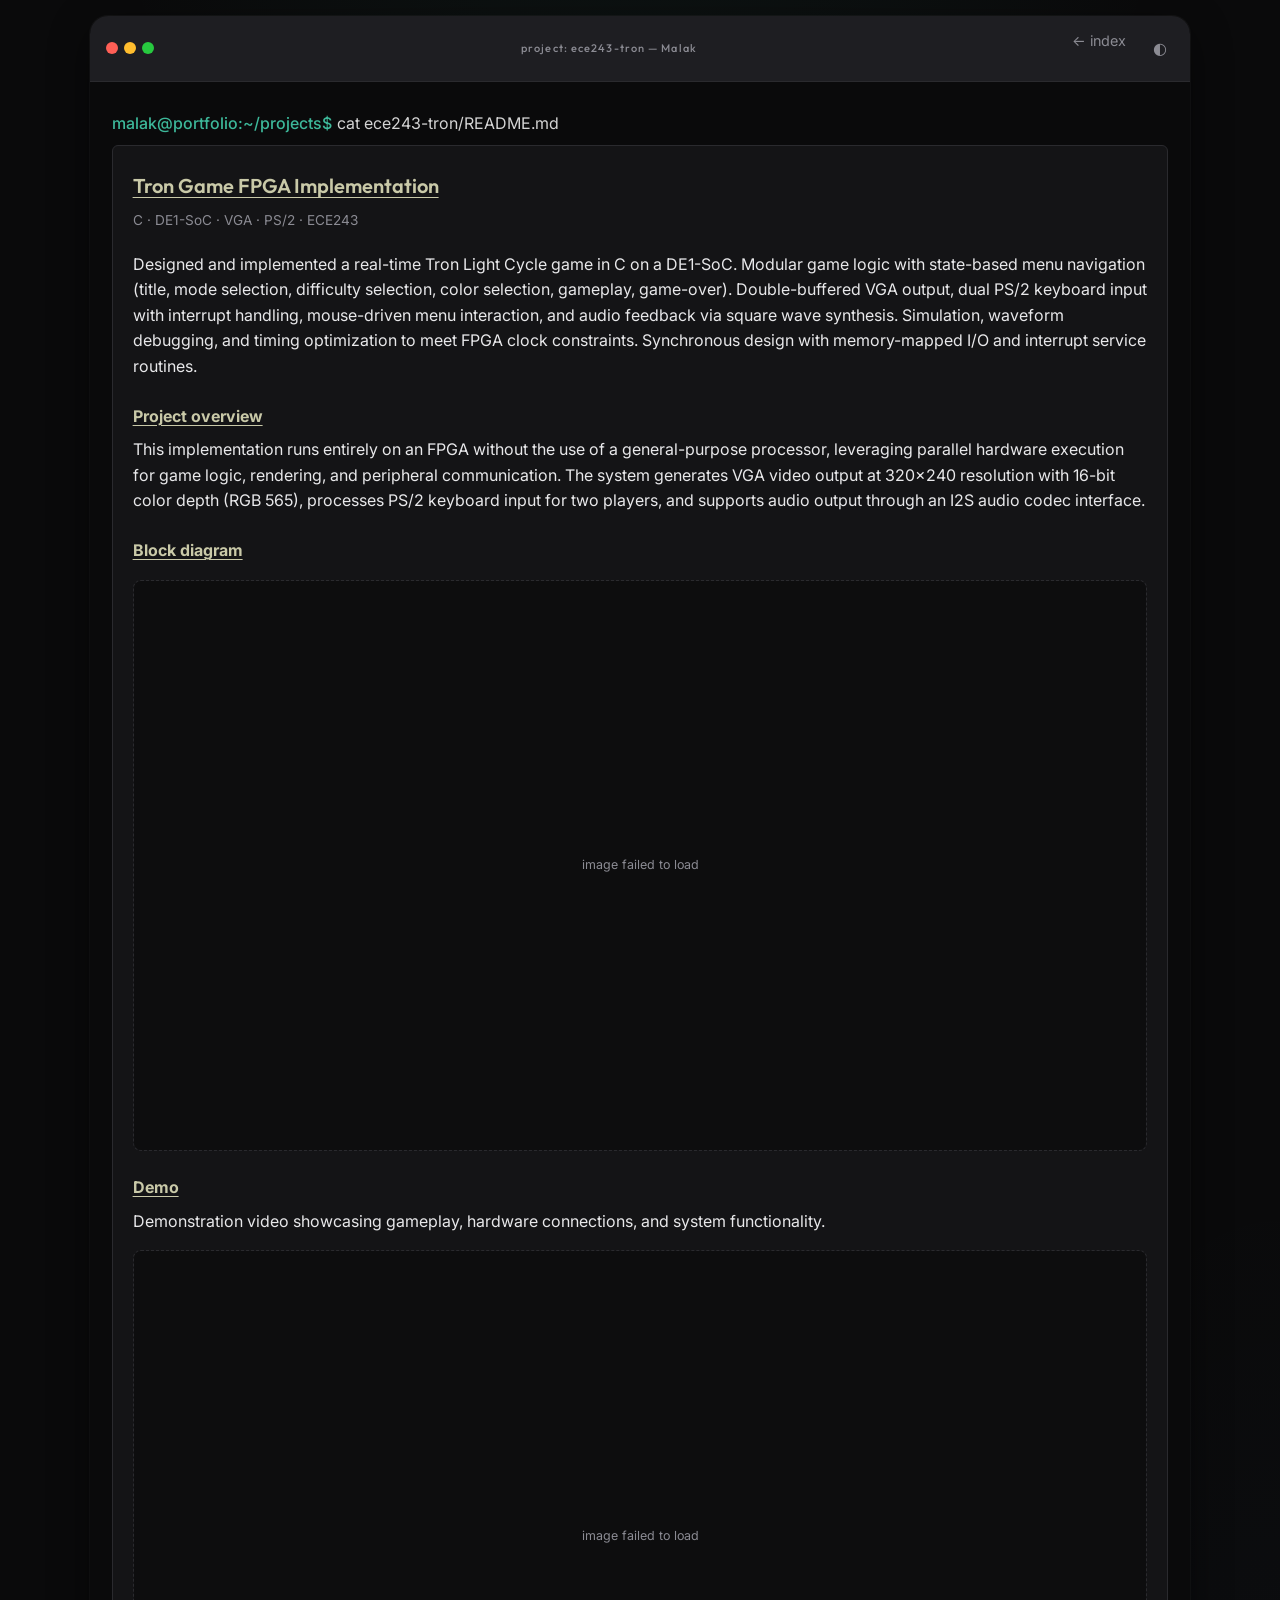
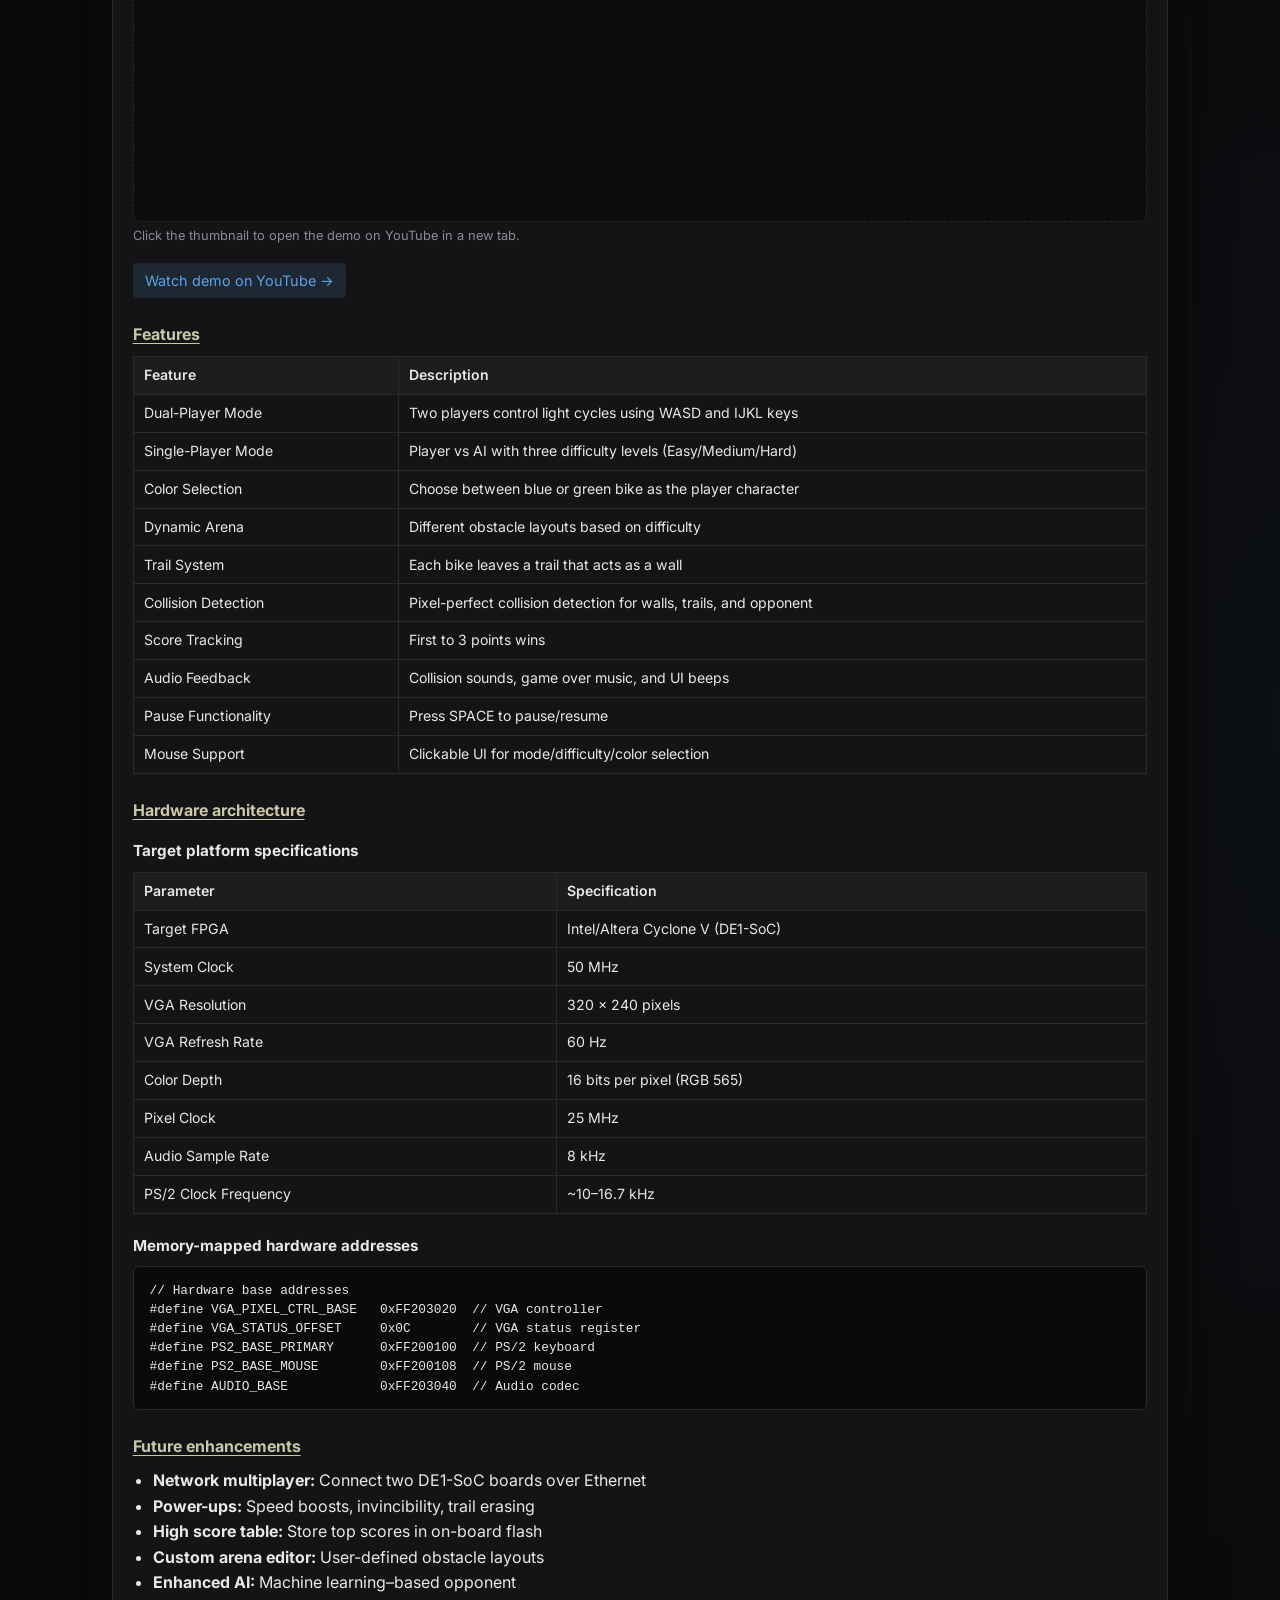
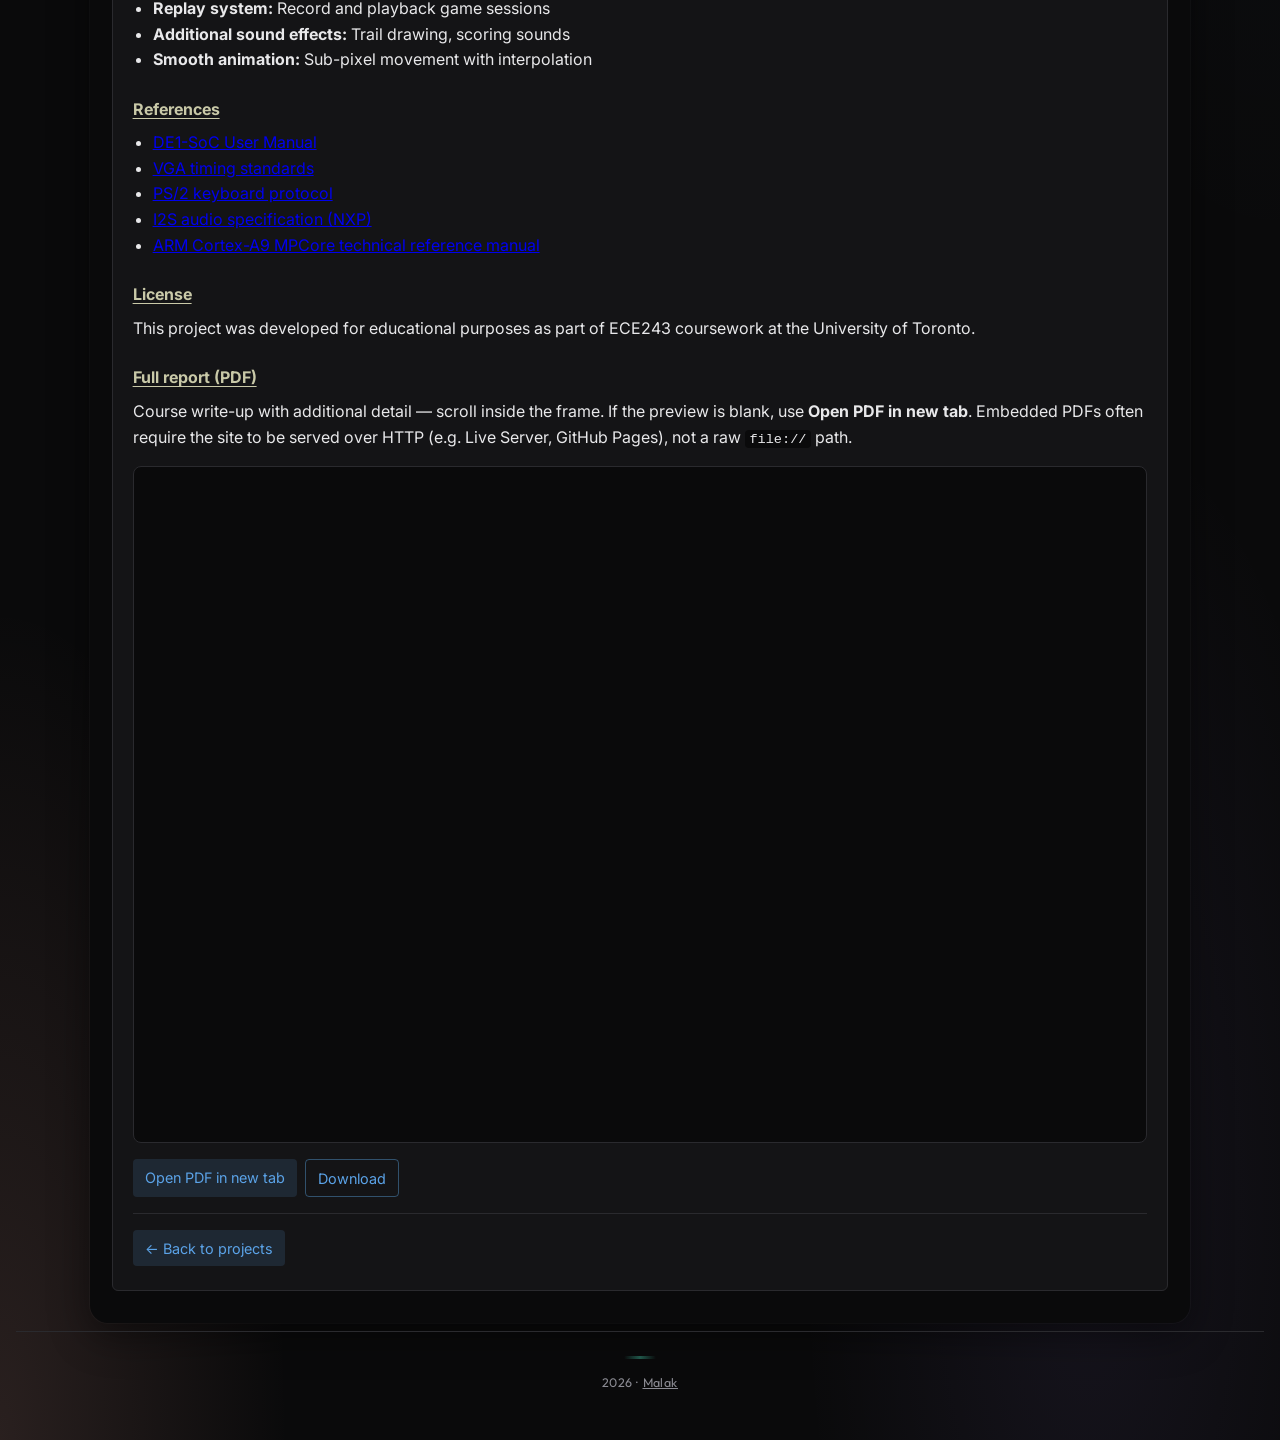
==== project-ece243-tron.html @ 2f6f4527 "done" ====
<!DOCTYPE html>
<html lang="en">
<head>
  <meta charset="UTF-8" />
  <meta name="viewport" content="width=device-width, initial-scale=1.0" />
  <title>Tron Game FPGA — Malak</title>
  <link rel="preconnect" href="https://fonts.googleapis.com" />
  <link rel="preconnect" href="https://fonts.gstatic.com" crossorigin />
  <link href="https://fonts.googleapis.com/css2?family=Inter:wght@400;500;600&family=Outfit:wght@500;600&display=swap" rel="stylesheet" />
  <link rel="stylesheet" href="styles.css" />
</head>
<body>
  <div class="terminal-window">
    <header class="term-titlebar">
      <div class="term-dots">
        <span class="dot close"></span>
        <span class="dot min"></span>
        <span class="dot max"></span>
      </div>
      <span class="term-title">project: ece243-tron — Malak</span>
      <a href="index.html#projects" class="back-link term-back">← index</a>
      <button type="button" class="term-theme-toggle" id="theme-toggle" aria-label="Toggle theme"><span class="icon-dark">◐</span><span class="icon-light">☀</span></button>
    </header>

    <main class="term-body">
      <div class="term-content">
        <div class="term-line">
          <span class="prompt">malak@portfolio:~/projects$</span>
          <span class="cmd">cat ece243-tron/README.md</span>
        </div>
        <article class="project-detail project-detail-long">
          <h1>Tron Game FPGA Implementation</h1>
          <p class="project-meta">C · DE1-SoC · VGA · PS/2 · ECE243</p>

          <div class="project-body">
            <p>Designed and implemented a real-time Tron Light Cycle game in C on a DE1-SoC. Modular game logic with state-based menu navigation (title, mode selection, difficulty selection, color selection, gameplay, game-over). Double-buffered VGA output, dual PS/2 keyboard input with interrupt handling, mouse-driven menu interaction, and audio feedback via square wave synthesis. Simulation, waveform debugging, and timing optimization to meet FPGA clock constraints. Synchronous design with memory-mapped I/O and interrupt service routines.</p>

            <h2>Project overview</h2>
            <p>This implementation runs entirely on an FPGA without the use of a general-purpose processor, leveraging parallel hardware execution for game logic, rendering, and peripheral communication. The system generates VGA video output at 320×240 resolution with 16-bit color depth (RGB 565), processes PS/2 keyboard input for two players, and supports audio output through an I2S audio codec interface.</p>

            <h2>Block diagram</h2>
            <figure class="project-figure">
              <span class="project-img-wrap" data-img-loaded>
                <img
                  src="https://github.com/user-attachments/assets/8b11caba-bc32-4a57-a360-3ddcc7dd81e7"
                  alt="Tron final block diagram"
                  class="project-img"
                  loading="lazy"
                  decoding="async"
                  width="1920"
                  height="1080"
                />
              </span>
            </figure>

            <h2>Demo</h2>
            <p>Demonstration video showcasing gameplay, hardware connections, and system functionality.</p>
            <figure class="project-figure">
              <a href="https://youtu.be/mhJHzjsHefQ" class="project-img-wrap" target="_blank" rel="noopener noreferrer" data-img-loaded>
                <img
                  src="https://img.youtube.com/vi/mhJHzjsHefQ/maxresdefault.jpg"
                  alt="TRON gameplay demo — watch on YouTube"
                  class="project-img"
                  loading="lazy"
                  decoding="async"
                  width="1280"
                  height="720"
                />
              </a>
              <figcaption class="img-caption">Click the thumbnail to open the demo on YouTube in a new tab.</figcaption>
            </figure>
            <p class="project-demo-link">
              <a href="https://youtu.be/mhJHzjsHefQ" class="btn-link" target="_blank" rel="noopener noreferrer">Watch demo on YouTube →</a>
            </p>

            <h2>Features</h2>
            <table class="project-table">
                <thead>
                  <tr>
                    <th scope="col">Feature</th>
                    <th scope="col">Description</th>
                  </tr>
                </thead>
                <tbody>
                  <tr>
                    <td>Dual-Player Mode</td>
                    <td>Two players control light cycles using WASD and IJKL keys</td>
                  </tr>
                  <tr>
                    <td>Single-Player Mode</td>
                    <td>Player vs AI with three difficulty levels (Easy/Medium/Hard)</td>
                  </tr>
                  <tr>
                    <td>Color Selection</td>
                    <td>Choose between blue or green bike as the player character</td>
                  </tr>
                  <tr>
                    <td>Dynamic Arena</td>
                    <td>Different obstacle layouts based on difficulty</td>
                  </tr>
                  <tr>
                    <td>Trail System</td>
                    <td>Each bike leaves a trail that acts as a wall</td>
                  </tr>
                  <tr>
                    <td>Collision Detection</td>
                    <td>Pixel-perfect collision detection for walls, trails, and opponent</td>
                  </tr>
                  <tr>
                    <td>Score Tracking</td>
                    <td>First to 3 points wins</td>
                  </tr>
                  <tr>
                    <td>Audio Feedback</td>
                    <td>Collision sounds, game over music, and UI beeps</td>
                  </tr>
                  <tr>
                    <td>Pause Functionality</td>
                    <td>Press SPACE to pause/resume</td>
                  </tr>
                  <tr>
                    <td>Mouse Support</td>
                    <td>Clickable UI for mode/difficulty/color selection</td>
                  </tr>
                </tbody>
              </table>

            <h2>Hardware architecture</h2>

            <h3>Target platform specifications</h3>
            <table class="project-table">
                <thead>
                  <tr>
                    <th scope="col">Parameter</th>
                    <th scope="col">Specification</th>
                  </tr>
                </thead>
                <tbody>
                  <tr>
                    <td>Target FPGA</td>
                    <td>Intel/Altera Cyclone V (DE1-SoC)</td>
                  </tr>
                  <tr>
                    <td>System Clock</td>
                    <td>50 MHz</td>
                  </tr>
                  <tr>
                    <td>VGA Resolution</td>
                    <td>320 × 240 pixels</td>
                  </tr>
                  <tr>
                    <td>VGA Refresh Rate</td>
                    <td>60 Hz</td>
                  </tr>
                  <tr>
                    <td>Color Depth</td>
                    <td>16 bits per pixel (RGB 565)</td>
                  </tr>
                  <tr>
                    <td>Pixel Clock</td>
                    <td>25 MHz</td>
                  </tr>
                  <tr>
                    <td>Audio Sample Rate</td>
                    <td>8 kHz</td>
                  </tr>
                  <tr>
                    <td>PS/2 Clock Frequency</td>
                    <td>~10–16.7 kHz</td>
                  </tr>
                </tbody>
              </table>

            <h3>Memory-mapped hardware addresses</h3>
            <pre><code>// Hardware base addresses
#define VGA_PIXEL_CTRL_BASE   0xFF203020  // VGA controller
#define VGA_STATUS_OFFSET     0x0C        // VGA status register
#define PS2_BASE_PRIMARY      0xFF200100  // PS/2 keyboard
#define PS2_BASE_MOUSE        0xFF200108  // PS/2 mouse
#define AUDIO_BASE            0xFF203040  // Audio codec</code></pre>

            <h2>Future enhancements</h2>
            <ul>
              <li><strong>Network multiplayer:</strong> Connect two DE1-SoC boards over Ethernet</li>
              <li><strong>Power-ups:</strong> Speed boosts, invincibility, trail erasing</li>
              <li><strong>High score table:</strong> Store top scores in on-board flash</li>
              <li><strong>Custom arena editor:</strong> User-defined obstacle layouts</li>
              <li><strong>Enhanced AI:</strong> Machine learning–based opponent</li>
              <li><strong>Replay system:</strong> Record and playback game sessions</li>
              <li><strong>Additional sound effects:</strong> Trail drawing, scoring sounds</li>
              <li><strong>Smooth animation:</strong> Sub-pixel movement with interpolation</li>
            </ul>

            <h2>References</h2>
            <ul>
              <li><a href="https://www.terasic.com.tw/cgi-bin/page/archive.pl?Language=English&No=836" target="_blank" rel="noopener noreferrer">DE1-SoC User Manual</a></li>
              <li><a href="http://tinyvga.com/vga-timing" target="_blank" rel="noopener noreferrer">VGA timing standards</a></li>
              <li><a href="https://wiki.osdev.org/PS/2_Keyboard" target="_blank" rel="noopener noreferrer">PS/2 keyboard protocol</a></li>
              <li><a href="https://www.nxp.com/docs/en/user-guide/UM10204.pdf" target="_blank" rel="noopener noreferrer">I2S audio specification (NXP)</a></li>
              <li><a href="https://developer.arm.com/documentation/ddi0407" target="_blank" rel="noopener noreferrer">ARM Cortex-A9 MPCore technical reference manual</a></li>
            </ul>

            <h2>License</h2>
            <p>This project was developed for educational purposes as part of ECE243 coursework at the University of Toronto.</p>

            <h2>Full report (PDF)</h2>
            <p>Course write-up with additional detail — scroll inside the frame. If the preview is blank, use <strong>Open PDF in new tab</strong>. Embedded PDFs often require the site to be served over HTTP (e.g. Live Server, GitHub Pages), not a raw <code>file://</code> path.</p>

            <div class="pdf-embed-wrap">
              <iframe
                class="pdf-embed"
                src="pdfs/ece243-tron.pdf"
                title="ECE243 TRON project report"
              ></iframe>
            </div>
            <p class="pdf-embed-actions">
              <a href="pdfs/ece243-tron.pdf" class="btn-link" target="_blank" rel="noopener noreferrer">Open PDF in new tab</a>
              <a href="pdfs/ece243-tron.pdf" class="btn-link btn-link-secondary" download>Download</a>
            </p>
          </div>

          <div class="project-links">
            <a href="index.html#projects" class="btn-link">← Back to projects</a>
          </div>
        </article>
      </div>
    </main>
  </div>

  <footer class="term-footer">
    <span id="year"></span> · <a href="index.html">Malak</a>
  </footer>
  <script src="script.js"></script>
</body>
</html>
---- styles.css ----
/* Terminal / VS Code style portfolio */
:root {
  --term-bg: #0a0a0b;
  --term-surface: #141416;
  --term-text: #e8e8ea;
  --term-muted: #8b8b93;
  --term-prompt: #3db89a;
  --term-cmd: #d4d4d4;
  --term-accent: #ce9178;
  --term-link: #5ba3e8;
  --term-link-hover: #a8d4ff;
  --term-amber: #c9c9a8;
  --term-border: #2a2a2e;
  --term-titlebar: #1e1e22;
  --term-glow: rgba(61, 184, 154, 0.12);
  --cute-blush: rgba(232, 165, 152, 0.14);
  --cute-lilac: rgba(167, 139, 250, 0.08);
  --radius-sm: 8px;
  --radius-md: 12px;
  --radius-lg: 18px;
  --shadow-window: 0 12px 40px rgba(0, 0, 0, 0.45), 0 0 0 1px rgba(255, 255, 255, 0.04);
  --ease-out-soft: cubic-bezier(0.33, 1, 0.68, 1);
  --ease-spring: cubic-bezier(0.34, 1.25, 0.64, 1);
  --font: 'Inter', -apple-system, BlinkMacSystemFont, 'Segoe UI', sans-serif;
  --font-display: 'Outfit', var(--font);
}
[data-theme="light"] {
  --term-bg: #f0f1f4;
  --term-surface: #ffffff;
  --term-text: #1a1a1e;
  --term-muted: #5c5c66;
  --term-prompt: #0d7a5f;
  --term-cmd: #1e1e1e;
  --term-link: #0550ae;
  --term-link-hover: #0969da;
  --term-amber: #6b5b20;
  --term-border: #e0e2e8;
  --term-titlebar: #f4f5f7;
  --term-glow: rgba(13, 122, 95, 0.08);
  --cute-blush: rgba(200, 120, 140, 0.1);
  --cute-lilac: rgba(120, 90, 200, 0.06);
  --shadow-window: 0 12px 40px rgba(0, 0, 0, 0.08), 0 0 0 1px rgba(0, 0, 0, 0.06);
}
*, *::before, *::after { box-sizing: border-box; margin: 0; padding: 0; }
html { scroll-behavior: smooth; }
body {
  font-family: var(--font);
  font-size: 16px;
  line-height: 1.6;
  color: var(--term-text);
  background: var(--term-bg);
  background-image:
    radial-gradient(ellipse 100% 80% at 50% -30%, var(--term-glow), transparent 55%),
    radial-gradient(ellipse 60% 50% at 100% 50%, rgba(91, 163, 232, 0.04), transparent 50%),
    radial-gradient(ellipse 50% 40% at 0% 100%, var(--cute-blush), transparent 45%),
    radial-gradient(ellipse 45% 35% at 85% 95%, var(--cute-lilac), transparent 50%);
  min-height: 100vh;
  -webkit-font-smoothing: antialiased;
  transition: background 0.2s ease, color 0.2s ease;
  overflow-x: hidden;
}
/* Project detail pages: terminal is direct child of body (no .vscode-main), so center it */
body:has(> .terminal-window) {
  padding: 1rem;
}

/* VS Code layout */
.vscode-layout { display: flex; min-height: 100vh; }
.vscode-sidebar {
  width: 240px;
  min-width: 200px;
  flex-shrink: 0;
  background: var(--term-surface);
  border-right: 1px solid var(--term-border);
  box-shadow: inset -1px 0 0 rgba(255, 255, 255, 0.03);
  display: flex;
  flex-direction: column;
  transition: transform 0.2s ease, width 0.2s ease;
}
.vscode-sidebar.collapsed { width: 0; min-width: 0; overflow: hidden; border-right-width: 0; }
.vscode-sidebar-header {
  display: flex;
  align-items: center;
  justify-content: space-between;
  padding: 0.5rem 0.75rem;
  border-bottom: 1px solid var(--term-border);
  background: rgba(0, 0, 0, 0.15);
}
.vscode-sidebar-cozy .vscode-sidebar-header {
  background: linear-gradient(90deg, rgba(61, 184, 154, 0.14), transparent 72%);
}
[data-theme="light"] .vscode-sidebar-header { background: rgba(0, 0, 0, 0.04); }
[data-theme="light"] .vscode-sidebar-cozy .vscode-sidebar-header {
  background: linear-gradient(90deg, rgba(13, 122, 95, 0.1), transparent 72%);
}
.vscode-sidebar-title {
  font-size: 0.68rem;
  font-weight: 600;
  letter-spacing: 0.14em;
  color: var(--term-muted);
  font-family: var(--font-display);
}
.vscode-sidebar-toggle {
  width: 24px; height: 24px; border: none; background: transparent; color: var(--term-muted);
  cursor: pointer; border-radius: 4px; font-size: 1rem; display: flex; align-items: center; justify-content: center;
}
.vscode-sidebar-toggle:hover { color: var(--term-text); background: rgba(255,255,255,0.08); }
.vscode-tree { flex: 1; overflow-y: auto; padding: 0.35rem 0; }
.vscode-tree-root { padding-left: 0; }
.vscode-tree-folder, .vscode-tree-item {
  display: flex; align-items: center; gap: 0.35rem; padding: 0.25rem 0.75rem; font-size: 0.8rem;
  color: var(--term-text); text-decoration: none; border: none; background: none; cursor: pointer;
  width: 100%; text-align: left; transition: background 0.15s ease;
}
.vscode-tree-folder:hover, .vscode-tree-item:hover { background: rgba(255,255,255,0.06); }
.vscode-tree-item { border-radius: 8px; transition: background 0.2s var(--ease-out-soft), transform 0.2s var(--ease-out-soft); }
.vscode-tree-item:hover { transform: translateX(2px); }
.vscode-tree-item.active {
  background: rgba(61, 184, 154, 0.16);
  color: var(--term-prompt);
  box-shadow: inset 0 0 0 1px rgba(61, 184, 154, 0.22);
}
.vscode-tree-chevron { font-size: 0.6rem; width: 1rem; color: var(--term-muted); transition: transform 0.2s; }
.vscode-tree-folder:not(.is-open) .vscode-tree-chevron { transform: rotate(-90deg); }
.vscode-tree-folder:not(.is-open) + .vscode-tree-children { display: none; }
.vscode-tree-icon { font-size: 0.9rem; flex-shrink: 0; }
.vscode-tree-label { white-space: nowrap; overflow: hidden; text-overflow: ellipsis; }
.vscode-tree-children { padding-left: 0.5rem; border-left: 1px solid var(--term-border); margin-left: 0.75rem; }
.vscode-tree-item-nested { padding-left: 0.5rem; }
.vscode-main { flex: 1; min-width: 0; display: flex; flex-direction: column; align-items: center; padding: 1rem; overflow-x: hidden; }

/* Explorer — cozy panel */
.vscode-sidebar-cozy {
  background: linear-gradient(180deg, rgba(255, 255, 255, 0.03) 0%, var(--term-surface) 28%);
  border-right: 1px solid var(--term-border);
  box-shadow:
    inset -1px 0 0 rgba(255, 255, 255, 0.04),
    4px 0 24px rgba(61, 184, 154, 0.06);
}
[data-theme="light"] .vscode-sidebar-cozy {
  background: linear-gradient(180deg, #fafbfc 0%, #fff 35%);
  box-shadow: inset -1px 0 0 rgba(0, 0, 0, 0.04);
}
.explorer-badge {
  position: relative;
  font-family: var(--font-display);
  font-size: 0.65rem;
  font-weight: 600;
  letter-spacing: 0.06em;
  text-transform: none;
  color: var(--term-text);
  padding: 0.35rem 0.6rem 0.35rem 0.5rem;
  border-radius: 999px;
  background: rgba(61, 184, 154, 0.1);
  border: 1px solid rgba(61, 184, 154, 0.22);
  box-shadow: 0 1px 0 rgba(255, 255, 255, 0.06) inset;
}
.explorer-badge-glow {
  position: absolute;
  inset: -1px;
  border-radius: inherit;
  background: linear-gradient(120deg, rgba(61, 184, 154, 0.35), transparent 55%);
  opacity: 0.35;
  pointer-events: none;
  z-index: 0;
}
.explorer-badge-text {
  position: relative;
  z-index: 1;
}
.vscode-tree-icon-root {
  width: 14px;
  height: 11px;
  border-radius: 2px;
  background: linear-gradient(160deg, rgba(61, 184, 154, 0.45), rgba(61, 184, 154, 0.12));
  box-shadow: inset 0 -2px 0 rgba(0, 0, 0, 0.2);
  position: relative;
  flex-shrink: 0;
}
.vscode-tree-icon-root::before {
  content: '';
  position: absolute;
  top: -3px;
  left: 1px;
  width: 7px;
  height: 4px;
  border-radius: 3px 3px 0 0;
  background: rgba(61, 184, 154, 0.55);
}
.vscode-tree-icon-file {
  width: 10px;
  height: 13px;
  border-radius: 2px;
  border: 1px solid rgba(255, 255, 255, 0.12);
  background: linear-gradient(180deg, rgba(255, 255, 255, 0.1), rgba(0, 0, 0, 0.08));
  box-shadow: 0 1px 2px rgba(0, 0, 0, 0.15);
  position: relative;
  flex-shrink: 0;
}
[data-theme="light"] .vscode-tree-icon-file {
  border-color: rgba(0, 0, 0, 0.1);
  background: linear-gradient(180deg, #fff, #f0f2f5);
}
.vscode-tree-icon-file::after {
  content: '';
  position: absolute;
  top: 4px;
  left: 2px;
  right: 2px;
  height: 1px;
  background: var(--term-muted);
  opacity: 0.45;
  box-shadow: 0 3px 0 var(--term-muted), 0 6px 0 var(--term-muted);
  opacity: 0.35;
}
.vscode-tree-icon-file--fun {
  border-color: rgba(255, 189, 89, 0.5);
  background: linear-gradient(180deg, rgba(255, 213, 120, 0.35), rgba(255, 160, 60, 0.15));
}
.vscode-tree-icon-root,
.vscode-tree-icon-file {
  font-size: 0;
  line-height: 0;
  color: transparent;
}

/* Terminal window */
.terminal-window {
  max-width: min(1100px, 100%); width: 100%; box-sizing: border-box; border-radius: var(--radius-lg);
  margin-left: auto; margin-right: auto;
  overflow: hidden;
  box-shadow:
    var(--shadow-window),
    inset 0 1px 0 rgba(255, 255, 255, 0.06);
  transition: box-shadow 0.35s var(--ease-out-soft);
}
.term-titlebar {
  display: flex; align-items: center; gap: 0.75rem; padding: 0.55rem 1rem;
  background: var(--term-titlebar);
  border-bottom: 1px solid var(--term-border);
  backdrop-filter: blur(8px);
}
.term-dots { display: flex; gap: 6px; }
.term-dots .dot { width: 12px; height: 12px; border-radius: 50%; }
.term-dots .dot.close { background: #ff5f56; }
.term-dots .dot.min { background: #ffbd2e; }
.term-dots .dot.max { background: #27c93f; }
.term-title {
  flex: 1;
  font-size: 11px;
  font-weight: 500;
  font-family: var(--font-display);
  letter-spacing: 0.1em;
  text-transform: none;
  color: var(--term-muted);
  text-align: center;
}
.term-explorer-toggle { display: none; width: 28px; height: 28px; border: none; border-radius: 6px; background: transparent; color: var(--term-muted); cursor: pointer; font-size: 1.1rem; align-items: center; justify-content: center; }
.term-explorer-toggle:hover { background: rgba(255,255,255,0.1); color: var(--term-text); }
.term-theme-toggle {
  width: 28px;
  height: 28px;
  border: none;
  border-radius: 6px;
  background: transparent;
  color: var(--term-muted);
  cursor: pointer;
  display: flex;
  align-items: center;
  justify-content: center;
  font-size: 1rem;
  transition: background 0.2s var(--ease-out-soft), color 0.2s ease, transform 0.25s var(--ease-spring);
}
.term-theme-toggle:hover { background: rgba(255,255,255,0.1); color: var(--term-text); transform: scale(1.06); }
.term-theme-toggle .icon-light { display: none; }
[data-theme="light"] .term-theme-toggle .icon-dark { display: none; }
[data-theme="light"] .term-theme-toggle .icon-light { display: inline; }
.term-back { font-size: 12px; color: var(--term-muted); text-decoration: none; padding: 0.25rem 0.5rem; border-radius: 4px; }
.term-back:hover { color: var(--term-link); background: rgba(255,255,255,0.08); text-decoration: none; }

.term-body {
  background: var(--term-bg);
  padding: 1.35rem 1.35rem 2rem;
  min-height: 60vh;
  min-width: 0;
  max-width: 100%;
  overflow-x: hidden;
}
.term-content { display: flex; flex-direction: column; gap: 0; min-width: 0; max-width: 100%; overflow-wrap: break-word; overflow-x: hidden; }

/* Hero */
.section-hero {
  margin-bottom: 1.15rem;
  padding-bottom: 1.35rem;
  border-bottom: 1px solid var(--term-border);
  position: relative;
}
.section-hero::before {
  content: '';
  display: block;
  width: min(72px, 40%);
  height: 5px;
  margin-bottom: 1rem;
  border-radius: 999px;
  background: linear-gradient(90deg, #e8a598, var(--term-prompt), var(--term-link));
  opacity: 0.9;
  box-shadow: 0 2px 12px rgba(61, 184, 154, 0.25);
}
.hero-name {
  font-family: var(--font-display);
  font-size: clamp(2rem, 5vw, 2.55rem);
  font-weight: 600;
  color: var(--term-text);
  margin: 0 0 0.35rem 0;
  letter-spacing: -0.04em;
  line-height: 1.08;
}
.hero-tagline {
  font-family: var(--font-display);
  font-size: 0.95rem;
  color: var(--term-muted);
  margin: 0;
  font-weight: 500;
  letter-spacing: 0.06em;
  text-transform: none;
  opacity: 0.92;
}

/* Cozy fireplace strip (CSS-only) */
.fireplace-strip {
  display: flex;
  flex-direction: column;
  align-items: center;
  gap: 0.35rem;
  margin: -0.25rem 0 1.15rem;
  padding: 0.65rem 0.75rem 0.5rem;
  border-radius: var(--radius-md);
  background: linear-gradient(180deg, rgba(45, 28, 22, 0.55) 0%, rgba(20, 14, 12, 0.4) 100%);
  border: 1px solid rgba(120, 70, 45, 0.35);
  box-shadow:
    inset 0 1px 0 rgba(255, 180, 120, 0.12),
    0 8px 24px rgba(255, 100, 40, 0.08);
}
[data-theme="light"] .fireplace-strip {
  background: linear-gradient(180deg, #f5ebe4 0%, #ede3db 100%);
  border-color: rgba(180, 130, 90, 0.35);
  box-shadow: inset 0 1px 0 #fff, 0 6px 20px rgba(180, 100, 50, 0.1);
}
.fireplace {
  position: relative;
  width: min(200px, 70vw);
  height: 52px;
  display: flex;
  align-items: flex-end;
  justify-content: center;
}
.fireplace-back {
  position: absolute;
  bottom: 0;
  left: 50%;
  transform: translateX(-50%);
  width: 88%;
  height: 38px;
  background: linear-gradient(180deg, #3d2a22 0%, #1f1512 100%);
  border-radius: 6px 6px 4px 4px;
  border: 1px solid rgba(80, 50, 35, 0.6);
  box-shadow: inset 0 2px 8px rgba(0, 0, 0, 0.5);
}
[data-theme="light"] .fireplace-back {
  background: linear-gradient(180deg, #8b6f5c 0%, #5c4338 100%);
}
.fireplace-logs {
  position: absolute;
  bottom: 6px;
  left: 50%;
  transform: translateX(-50%);
  display: flex;
  gap: 4px;
  z-index: 2;
}
.fireplace-logs .log {
  display: block;
  width: 28px;
  height: 8px;
  border-radius: 2px;
  background: linear-gradient(90deg, #4a3025, #2d1f18);
  box-shadow: 0 2px 0 #1a120e;
}
[data-theme="light"] .fireplace-logs .log {
  background: linear-gradient(90deg, #6b4e3d, #4a3628);
}
.fireplace-flames {
  position: absolute;
  bottom: 14px;
  left: 50%;
  transform: translateX(-50%);
  display: flex;
  align-items: flex-end;
  justify-content: center;
  gap: 2px;
  z-index: 3;
  filter: drop-shadow(0 0 8px rgba(255, 140, 60, 0.7));
}
.flame {
  display: block;
  width: 14px;
  height: 22px;
  border-radius: 50% 50% 40% 40% / 60% 60% 100% 100%;
  transform-origin: 50% 100%;
  animation: flame-dance 0.45s ease-in-out infinite alternate;
}
.flame-a {
  background: radial-gradient(ellipse 80% 100% at 50% 100%, #fff8e7 0%, #ffc107 35%, #ff6b35 70%, transparent 100%);
  animation-delay: 0s;
  height: 20px;
}
.flame-b {
  width: 18px;
  height: 28px;
  background: radial-gradient(ellipse 80% 100% at 50% 100%, #fff3c4 0%, #ff9800 40%, #e65100 75%, transparent 100%);
  animation-delay: -0.15s;
}
.flame-c {
  background: radial-gradient(ellipse 80% 100% at 50% 100%, #fff8e7 0%, #ffc107 35%, #ff6b35 70%, transparent 100%);
  animation-delay: -0.28s;
  height: 20px;
}
.fireplace-embers {
  position: absolute;
  bottom: 8px;
  left: 50%;
  transform: translateX(-50%);
  width: 70%;
  height: 16px;
  background: radial-gradient(ellipse at 50% 100%, rgba(255, 120, 50, 0.45), transparent 70%);
  z-index: 1;
  animation: ember-pulse 1.2s ease-in-out infinite;
  pointer-events: none;
}
.fireplace-label {
  font-family: var(--font-display);
  font-size: 0.68rem;
  letter-spacing: 0.06em;
  color: rgba(255, 220, 190, 0.75);
  margin: 0;
}
[data-theme="light"] .fireplace-label {
  color: var(--term-muted);
}
@keyframes flame-dance {
  0% { transform: scaleY(0.92) scaleX(1.05) translateY(1px); opacity: 0.92; filter: hue-rotate(-4deg); }
  100% { transform: scaleY(1.08) scaleX(0.95) translateY(-1px); opacity: 1; filter: hue-rotate(6deg); }
}
@keyframes ember-pulse {
  0%, 100% { opacity: 0.65; transform: translateX(-50%) scaleX(1); }
  50% { opacity: 1; transform: translateX(-50%) scaleX(1.05); }
}

.term-section-start { margin-top: 1.35rem; }
.term-h2 {
  font-family: var(--font-display);
  font-size: 0.8rem;
  font-weight: 600;
  color: var(--term-muted);
  margin-bottom: 0.5rem;
  letter-spacing: 0.04em;
  text-transform: none;
  text-decoration: none;
  border-bottom: 1px solid var(--term-border);
  padding-bottom: 0.4rem;
}
.term-output-section {
  padding: 0.65rem 0;
  margin-bottom: 0.35rem;
  background: rgba(255, 255, 255, 0.02);
  border-radius: var(--radius-sm);
  border-left: 3px solid var(--term-prompt);
  padding-left: 1rem;
  padding-right: 0;
}
.term-output-section.about-content {
  border: 1px solid var(--term-border);
  border-left: 1px solid var(--term-border);
  border-radius: var(--radius-md);
  padding: 0.65rem 1rem 0.75rem;
  background: linear-gradient(
    165deg,
    rgba(255, 255, 255, 0.06) 0%,
    rgba(232, 165, 152, 0.04) 40%,
    rgba(255, 255, 255, 0.02) 100%
  );
  box-shadow: inset 0 1px 0 rgba(255, 255, 255, 0.07);
}
[data-theme="light"] .term-output-section.about-content {
  background: linear-gradient(165deg, #fff 0%, #fafbfc 100%);
  box-shadow: inset 0 1px 0 rgba(255, 255, 255, 0.9);
}

/* About — readable, warm card */
.term-output-section.about-panel {
  padding: 1rem 1.15rem 1.05rem;
  border: 1px solid rgba(232, 165, 152, 0.22);
  background: linear-gradient(
    145deg,
    rgba(255, 255, 255, 0.07) 0%,
    rgba(232, 165, 152, 0.07) 45%,
    rgba(167, 139, 250, 0.04) 100%
  );
  box-shadow:
    inset 0 1px 0 rgba(255, 255, 255, 0.08),
    0 4px 20px rgba(61, 184, 154, 0.06);
}
[data-theme="light"] .term-output-section.about-panel {
  border-color: rgba(200, 140, 130, 0.35);
  background: linear-gradient(145deg, #fff 0%, #fff8f5 50%, #faf8ff 100%);
}
.about-prose {
  text-transform: none;
  font-size: 0.94rem;
  line-height: 1.65;
  color: var(--term-text);
}
.about-prose strong {
  font-weight: 600;
  color: var(--term-text);
}
.about-lede {
  margin: 0;
  font-weight: 400;
}
.about-lede strong {
  color: var(--term-prompt);
  font-weight: 600;
}
.term-output-section.term-output-projects {
  padding: 1.25rem 1.25rem 1.35rem;
  border-left: none;
  border: 1px solid var(--term-border);
  border-radius: var(--radius-md);
  background: rgba(255, 255, 255, 0.03);
  box-shadow: inset 0 1px 0 rgba(255, 255, 255, 0.05);
}
.term-output-section.term-output-projects-bare {
  padding: 0;
  margin-bottom: 0;
  border: none;
  border-radius: 0;
  background: transparent;
  box-shadow: none;
}
[data-theme="light"] .term-output-section.term-output-projects {
  background: rgba(0, 0, 0, 0.02);
  box-shadow: inset 0 1px 0 rgba(0, 0, 0, 0.04);
}
[data-theme="light"] .term-output-section.term-output-projects-bare {
  background: transparent;
  box-shadow: none;
}
[data-theme="light"] .term-output-section { background: rgba(0,0,0,0.03); }
.about-content { border-left-color: var(--term-prompt); }
.about-content p { margin-bottom: 0.75rem; line-height: 1.65; }
.about-content p:last-child { margin-bottom: 0; }
.about-content.soft-panel p { margin-bottom: 0.35rem; line-height: 1.5; }
.about-content.soft-panel .soft-prose > p:only-child { margin-bottom: 0; }
.about-content.soft-panel .soft-prose > ul:last-child { margin-bottom: 0; }
.about-placeholder { color: var(--term-muted); font-style: italic; }

/* Education & skills blocks */
.about-content.soft-panel {
  padding: 0.2rem 0 0 0;
}
.term-h2.term-h2-soft {
  text-transform: none;
  letter-spacing: -0.01em;
  font-size: 0.78rem;
  font-weight: 600;
  font-family: var(--font-display);
  color: var(--term-muted);
  text-decoration: none;
  border-bottom: 1px solid var(--term-border);
  padding-bottom: 0.4rem;
  margin-bottom: 0.55rem;
  display: flex;
  align-items: center;
  gap: 0.45rem;
  width: 100%;
  box-sizing: border-box;
  opacity: 1;
}
.term-h2.term-h2-soft::before {
  content: '';
  width: 6px;
  height: 6px;
  border-radius: 50%;
  background: linear-gradient(135deg, var(--term-prompt), var(--term-link));
  flex-shrink: 0;
  box-shadow: 0 0 0 2px rgba(61, 184, 154, 0.2);
}
.soft-prose {
  text-transform: none;
  font-size: 0.93rem;
  line-height: 1.52;
  color: var(--term-text);
}
.soft-prose strong { font-weight: 600; color: var(--term-text); }
.soft-lede {
  font-size: 0.96rem;
  margin-bottom: 0;
  letter-spacing: 0.01em;
}
.soft-accent {
  color: var(--term-prompt);
  font-weight: 500;
}
.soft-muted {
  color: var(--term-muted);
  font-size: 0.9rem;
}
.soft-tight { margin-bottom: 0.4rem !important; }
.soft-mini-heading {
  font-size: 0.72rem;
  text-transform: none;
  letter-spacing: 0.06em;
  color: var(--term-muted);
  margin: 0.45rem 0 0.25rem;
  font-weight: 600;
}
.soft-list {
  margin: 0.28rem 0 0;
  padding-left: 1.05rem;
  list-style: disc;
  color: var(--term-text);
}
.soft-list li {
  margin-bottom: 0.12rem;
  padding-left: 0.15rem;
  line-height: 1.42;
}
.soft-list li::marker { color: var(--term-prompt); opacity: 0.6; }
.soft-skills .soft-skill-row {
  margin-bottom: 0.5rem;
}
.soft-skills .soft-skill-row:last-child { margin-bottom: 0; }
.soft-skills .soft-skill-row p {
  margin: 0;
  line-height: 1.42;
}
.soft-label {
  display: block;
  font-size: 0.7rem;
  font-weight: 600;
  letter-spacing: 0.04em;
  color: var(--term-prompt);
  opacity: 0.92;
  margin-bottom: 0.2rem;
  text-transform: none;
}

/* Legacy (project pages) */
.term-line { display: flex; flex-wrap: wrap; align-items: baseline; gap: 0.35rem; margin-top: 0.5rem; min-width: 0; max-width: 100%; }
.prompt { color: var(--term-prompt); font-weight: 500; flex-shrink: 0; }
.cmd { color: var(--term-cmd); }
.term-output { margin-left: 0.5rem; padding: 0.5rem 0 0.5rem 1rem; color: var(--term-text); border-left: 2px solid var(--term-border); min-width: 0; max-width: 100%; }
.term-block { margin-bottom: 1.25rem; padding: 0.75rem 0; border-bottom: 1px solid var(--term-border); }
.term-block:last-child { border-bottom: none; }
.term-block p { margin-bottom: 0.35rem; }
.term-block ul { margin: 0.5rem 0 0 1.25rem; padding: 0; }
.muted { font-size: 0.8rem; color: var(--term-muted); }
.sub { font-size: 0.85rem; color: var(--term-muted); margin-bottom: 0.4rem; }
.small { font-size: 0.8rem; }

/* Project cards — plain list, not a glossy template */
.projects-header {
  margin-bottom: 0.75rem;
}
.projects-header .projects-lede {
  font-size: 0.86rem;
  line-height: 1.5;
  color: var(--term-muted);
  margin: 0.4rem 0 0;
  max-width: 36rem;
  font-weight: 400;
  letter-spacing: 0.01em;
}
.term-h2-projects {
  font-size: 1.12rem;
  font-weight: 600;
  letter-spacing: -0.02em;
  text-transform: none;
  color: var(--term-text);
  border-bottom: none;
  padding-bottom: 0;
  margin-bottom: 0;
}
.term-output-projects .hint { margin-bottom: 1rem; }
.project-grid {
  display: grid;
  grid-template-columns: repeat(auto-fill, minmax(min(100%, 272px), 1fr));
  gap: 0.75rem 1rem;
  margin-top: 0.2rem;
}
.project-card {
  position: relative;
  display: flex;
  flex-direction: column;
  min-height: 100%;
  padding: 0;
  overflow: hidden;
  background: rgba(255, 255, 255, 0.02);
  border: 1px solid var(--term-border);
  text-decoration: none;
  color: var(--term-text);
  transition: border-color 0.2s ease, background 0.2s ease;
}
.project-card:nth-child(odd) {
  border-radius: 10px 14px 11px 12px;
}
.project-card:nth-child(even) {
  border-radius: 13px 10px 12px 11px;
}
.project-card-thumb {
  position: relative;
  width: 100%;
  aspect-ratio: 16 / 10;
  flex-shrink: 0;
  background: linear-gradient(165deg, #1c1c22 0%, #0e0e11 100%);
  border-bottom: 1px solid rgba(255, 255, 255, 0.06);
}
.project-card-thumb img {
  display: block;
  width: 100%;
  height: 100%;
  object-fit: cover;
  object-position: center;
}
.project-card-thumb--map img {
  object-position: center top;
}
.project-card-thumb--giselle-icons img {
  object-fit: cover;
  object-position: center;
}
.project-card-thumb--diagram {
  aspect-ratio: 16 / 11;
  background: radial-gradient(ellipse 70% 90% at 50% 45%, #252530, #0c0c0f);
}
.project-card-thumb--diagram img {
  object-fit: contain;
  object-position: center;
  padding: 0.35rem 0.5rem;
}
[data-theme="light"] .project-card-thumb {
  background: linear-gradient(165deg, #eceef2 0%, #dfe3ea 100%);
  border-bottom-color: rgba(0, 0, 0, 0.08);
}
[data-theme="light"] .project-card-thumb--diagram {
  background: radial-gradient(ellipse 70% 90% at 50% 45%, #f0f2f6, #e2e6ee);
}
[data-theme="light"] .project-card {
  background: rgba(0, 0, 0, 0.02);
}
.project-card:hover {
  background: rgba(255, 255, 255, 0.04);
  border-color: rgba(140, 140, 150, 0.45);
  text-decoration: none;
  color: var(--term-text);
}
[data-theme="light"] .project-card:hover {
  background: #fff;
  border-color: rgba(0, 0, 0, 0.12);
}
.project-card-body {
  position: relative;
  z-index: 1;
  min-width: 0;
  display: flex;
  flex-direction: column;
  gap: 0;
  padding: 0.95rem 2.6rem 0.95rem 1rem;
  flex: 1;
}
.project-card-title {
  display: block;
  font-family: var(--font-display);
  font-size: 1.05rem;
  font-weight: 600;
  color: var(--term-text);
  margin-bottom: 0.4rem;
  line-height: 1.3;
  letter-spacing: -0.02em;
}
.project-card:hover .project-card-title {
  color: var(--term-link);
}
.project-card-desc {
  font-size: 0.84rem;
  color: var(--term-muted);
  line-height: 1.5;
  margin: 0 0 0.5rem;
  flex: 1;
}
.project-card-desc strong {
  color: #f2f2f5;
  font-weight: 600;
  text-decoration: underline;
  text-decoration-thickness: 2.5px;
  text-underline-offset: 0.18em;
  text-decoration-color: rgba(255, 255, 255, 0.92);
}
[data-theme="light"] .project-card-desc strong {
  color: var(--term-text);
  text-decoration-color: var(--term-text);
  text-decoration-thickness: 2.5px;
}
.project-card-link-hint {
  position: absolute;
  top: 0.95rem;
  right: 0.85rem;
  font-size: 0.7rem;
  letter-spacing: 0.04em;
  text-transform: none;
  color: var(--term-muted);
  opacity: 0.55;
}
.project-card:hover .project-card-link-hint {
  color: var(--term-link);
  opacity: 1;
}
.project-card-meta {
  margin: 0;
  padding-top: 0.35rem;
  border-top: 1px dashed rgba(255, 255, 255, 0.08);
  font-size: 0.72rem;
  color: var(--term-muted);
  line-height: 1.4;
  letter-spacing: 0.02em;
}
[data-theme="light"] .project-card-meta {
  border-top-color: rgba(0, 0, 0, 0.08);
}
/* Legacy pill tags if used elsewhere */
.project-card-tags {
  display: flex;
  flex-wrap: wrap;
  gap: 0.4rem;
  margin-top: auto;
  padding-right: 0;
}
.project-card-tags span {
  font-size: 0.68rem;
  font-weight: 500;
  padding: 0.22rem 0.55rem;
  background: rgba(0, 0, 0, 0.2);
  color: var(--term-muted);
  border-radius: 999px;
  border: 1px solid transparent;
}
[data-theme="light"] .project-card-tags span {
  background: rgba(0, 0, 0, 0.05);
}
.project-card:hover .project-card-tags span {
  border-color: rgba(61, 184, 154, 0.25);
  color: var(--term-text);
}

.term-output .links-inline { display: flex; flex-wrap: wrap; gap: 0.5rem; margin-top: 0.5rem; }
.term-output .links-inline a { color: var(--term-link); text-decoration: none; padding: 0.3rem 0.6rem; border-radius: 4px; background: rgba(86,156,214,0.12); transition: background 0.15s ease, color 0.15s ease; }
.term-output .links-inline a:hover { background: rgba(86,156,214,0.25); color: var(--term-link-hover); text-decoration: none; }
.term-output .small.muted a { color: var(--term-muted); }
.term-output .small.muted a:hover { color: var(--term-link); }
.term-input-line { margin-top: 0.75rem; min-width: 0; max-width: 100%; flex-wrap: wrap; }
.cursor { display: inline-block; width: 8px; height: 1.1em; background: var(--term-prompt); animation: blink 1s step-end infinite; vertical-align: text-bottom; }
@keyframes blink { 50% { opacity: 0; } }
.term-footer {
  text-align: center;
  padding: 1.5rem 1rem 2rem;
  font-size: 0.78rem;
  font-family: var(--font-display);
  color: var(--term-muted);
  letter-spacing: 0.04em;
  border-top: 1px solid var(--term-border);
  margin-top: 0.5rem;
  position: relative;
}
.term-footer::before {
  content: '';
  display: block;
  width: 32px;
  height: 3px;
  margin: 0 auto 0.85rem;
  border-radius: 999px;
  background: linear-gradient(90deg, transparent, var(--term-prompt), transparent);
  opacity: 0.45;
}
.term-footer a { color: var(--term-muted); transition: color 0.2s var(--ease-out-soft); }
.term-footer a:hover { color: var(--term-link); }

/* Project detail pages */
.back-link { display: inline-flex; align-items: center; gap: 0.35rem; font-size: 0.9rem; color: var(--term-muted); margin-bottom: 1rem; text-decoration: none; }
.back-link:hover { color: var(--term-link); text-decoration: underline; }
.project-detail { padding: 1.5rem 1.25rem; background: var(--term-surface); border-radius: 6px; border: 1px solid var(--term-border); margin-top: 0.5rem; min-width: 0; max-width: 100%; box-sizing: border-box; }
.project-detail h1 {
  font-family: var(--font-display);
  font-size: 1.25rem;
  font-weight: 600;
  color: var(--term-amber);
  margin-bottom: 0.5rem;
  text-decoration: underline;
  text-underline-offset: 0.2em;
  text-decoration-thickness: 1px;
}
.project-meta { font-size: 0.85rem; color: var(--term-muted); margin-bottom: 1.25rem; }
.project-body p { margin-bottom: 0.75rem; }
.project-body h2 { font-size: 1rem; color: var(--term-amber); margin: 1.5rem 0 0.5rem; text-decoration: underline; text-underline-offset: 0.2em; text-decoration-thickness: 1px; }
.project-body h2:first-child { margin-top: 0; }
.project-body ul { margin: 0.5rem 0 1rem 1.25rem; }
.project-body code { background: var(--term-bg); padding: 0.1rem 0.3rem; border-radius: 4px; font-size: 0.85em; }
.project-body blockquote { margin: 1rem 0; padding: 0.5rem 1rem; border-left: 3px solid var(--term-prompt); color: var(--term-muted); }
.project-body { min-width: 0; max-width: 100%; }
.project-body img, .project-body .project-img {
  max-width: 100%;
  width: 100%;
  height: auto;
  border-radius: 6px;
  border: 1px solid var(--term-border);
  margin: 0.75rem 0;
  display: block;
  box-sizing: border-box;
}
.project-links { display: flex; flex-wrap: wrap; gap: 0.5rem; margin-top: 1rem; padding-top: 1rem; border-top: 1px solid var(--term-border); }
.btn-link { display: inline-block; padding: 0.4rem 0.75rem; background: rgba(86,156,214,0.15); color: var(--term-link); border-radius: 4px; text-decoration: none; font-size: 0.9rem; }
.btn-link:hover { background: rgba(86,156,214,0.3); color: var(--term-link-hover); text-decoration: none; }
.btn-link-secondary {
  background: transparent;
  border: 1px solid rgba(86, 156, 214, 0.45);
  color: var(--term-link);
}
.btn-link-secondary:hover {
  background: rgba(86, 156, 214, 0.12);
  border-color: rgba(86, 156, 214, 0.65);
  color: var(--term-link-hover);
}
.pdf-embed-wrap {
  margin: 1rem 0;
  border-radius: 8px;
  overflow: hidden;
  border: 1px solid var(--term-border);
  background: var(--term-bg);
}
.pdf-embed {
  display: block;
  width: 100%;
  min-height: min(70vh, 720px);
  height: 75vh;
  max-height: 900px;
  border: 0;
}
.pdf-embed-actions {
  display: flex;
  flex-wrap: wrap;
  gap: 0.5rem;
  margin: 0.75rem 0 0;
}
.project-detail-long .project-body h3 { font-size: 0.95rem; margin: 1rem 0 0.4rem; }
.project-detail-long .project-body h4 { font-size: 0.9rem; margin: 0.75rem 0 0.35rem; }
.project-detail-long .project-body figure { margin: 1rem 0; max-width: 100%; min-width: 0; }
.project-detail-long .project-body figcaption, .project-body .img-caption { font-size: 0.8rem; color: var(--term-muted); margin-top: 0.25rem; }
.project-body .img-caption a { color: var(--term-link); text-decoration: none; }
.project-body .img-caption a:hover { color: var(--term-link-hover); text-decoration: underline; }
.project-body .project-demo-link {
  display: flex;
  flex-wrap: wrap;
  gap: 0.5rem;
  align-items: center;
  margin: 0.5rem 0 1rem;
}
.project-body pre {
  margin: 0.5rem 0 1rem;
  padding: 0.85rem 1rem;
  background: var(--term-bg);
  border: 1px solid var(--term-border);
  border-radius: 6px;
  font-size: 0.8rem;
  line-height: 1.5;
  overflow-x: auto;
}
.project-body pre code { background: none; padding: 0; font-size: inherit; }
.project-body table.project-table {
  width: 100%;
  border-collapse: collapse;
  font-size: 0.88rem;
  margin: 0.5rem 0 1.25rem;
}
.project-body table.project-table th,
.project-body table.project-table td {
  border: 1px solid var(--term-border);
  padding: 0.45rem 0.65rem;
  text-align: left;
  vertical-align: top;
}
.project-body table.project-table th { background: rgba(255,255,255,0.04); color: var(--term-text); font-weight: 600; }
[data-theme="light"] .project-body table.project-table th { background: rgba(0,0,0,0.04); }

/* Image loading: reserve space + skeleton; full width on mobile / narrow devtools */
.project-figure .project-img-wrap,
.project-detail-long .project-img-wrap {
  display: block;
  position: relative;
  overflow: hidden;
  border-radius: 8px;
  background: var(--term-surface);
  border: 1px solid var(--term-border);
  min-height: 200px;
  width: 100%;
  max-width: 100%;
  min-width: 0;
  aspect-ratio: 16 / 9;
  box-sizing: border-box;
}
.project-detail-long .project-img-wrap::before {
  content: '';
  position: absolute;
  inset: 0;
  z-index: 2;
  background: linear-gradient(90deg, var(--term-surface) 0%, var(--term-border) 50%, var(--term-surface) 100%);
  background-size: 200% 100%;
  animation: img-skeleton 1.2s ease-in-out infinite;
  opacity: 0.55;
  pointer-events: none;
}
.project-detail-long .project-img-wrap.loaded::before {
  display: none;
}
.project-img-team-wrap { aspect-ratio: 3 / 2; width: 100%; max-width: min(480px, 100%); }
.project-detail-long .project-img-wrap.loaded {
  aspect-ratio: auto;
  min-height: 0;
}
.project-detail-long .project-img-team-wrap.loaded {
  max-width: min(480px, 100%);
}
@keyframes img-skeleton {
  0% { background-position: 200% 0; }
  100% { background-position: -200% 0; }
}
.project-detail-long .project-img-wrap .project-img {
  position: relative;
  z-index: 1;
  width: 100%;
  max-width: 100%;
  height: auto;
  display: block;
  margin: 0;
  border: none;
  border-radius: 0;
  opacity: 1;
  object-fit: contain;
  object-position: center top;
}
.project-detail-long .project-img-wrap.img-load-error {
  border-style: dashed;
  border-color: var(--term-border);
  min-height: 140px;
}
.project-detail-long .project-img-wrap.img-load-error .project-img {
  opacity: 0;
  pointer-events: none;
}
.project-detail-long .project-img-wrap.img-load-error::after {
  content: "image failed to load";
  position: absolute;
  inset: 0;
  z-index: 3;
  display: flex;
  align-items: center;
  justify-content: center;
  padding: 1rem;
  text-align: center;
  font-size: 0.78rem;
  color: var(--term-muted);
  line-height: 1.45;
  background: rgba(0, 0, 0, 0.35);
}
[data-theme="light"] .project-detail-long .project-img-wrap.img-load-error::after {
  background: rgba(255, 255, 255, 0.85);
}
.project-detail-long .project-img-wrap a .project-img { display: block; }

/* Responsive */
@media (max-width: 768px) {
  .vscode-sidebar { position: fixed; left: 0; top: 0; bottom: 0; z-index: 50; width: 260px; min-width: 260px; box-shadow: 4px 0 24px rgba(0,0,0,0.3); transform: translateX(-100%); transition: transform 0.25s ease; }
  .vscode-sidebar.open { transform: translateX(0); }
  .vscode-sidebar.collapsed { width: 260px; min-width: 260px; transform: translateX(-100%); }
  .vscode-sidebar.collapsed.open { transform: translateX(0); }
  .term-explorer-toggle { display: flex !important; }
}
@media (max-width: 640px) {
  body:has(> .terminal-window) { padding: 0.5rem; }
  .vscode-main { padding: 0.5rem; }
  .terminal-window { margin: 0.5rem auto; border-radius: 6px; }
  .term-body { padding: 0.75rem 0.85rem; }
  .project-detail { padding: 1rem 0.75rem; }
  .project-detail-long .project-img-wrap { min-height: 120px; border-radius: 6px; }
  .term-output { padding-left: 0.75rem; margin-left: 0.25rem; }
  .term-title { font-size: 11px; text-align: left; }
  .typing-text { font-size: 0.95em; }
  .prompt { font-size: 0.9em; }
}
@media (max-width: 380px) {
  .terminal-window { margin: 0.25rem auto; }
  .term-body { padding: 0.5rem 0.5rem 0.75rem; }
  .term-output-section { padding: 0.75rem 0.5rem 1rem; }
  .term-output-section.term-output-projects:not(.term-output-projects-bare) { padding: 1rem; }
}

@media (prefers-reduced-motion: reduce) {
  .project-card,
  .vscode-tree-item,
  .term-theme-toggle,
  .terminal-window {
    transition: none !important;
  }
  .project-card:hover {
    transform: none;
  }
  .vscode-tree-item:hover {
    transform: none;
  }
  .term-theme-toggle:hover {
    transform: none;
  }
  .flame,
  .fireplace-embers {
    animation: none !important;
  }
}
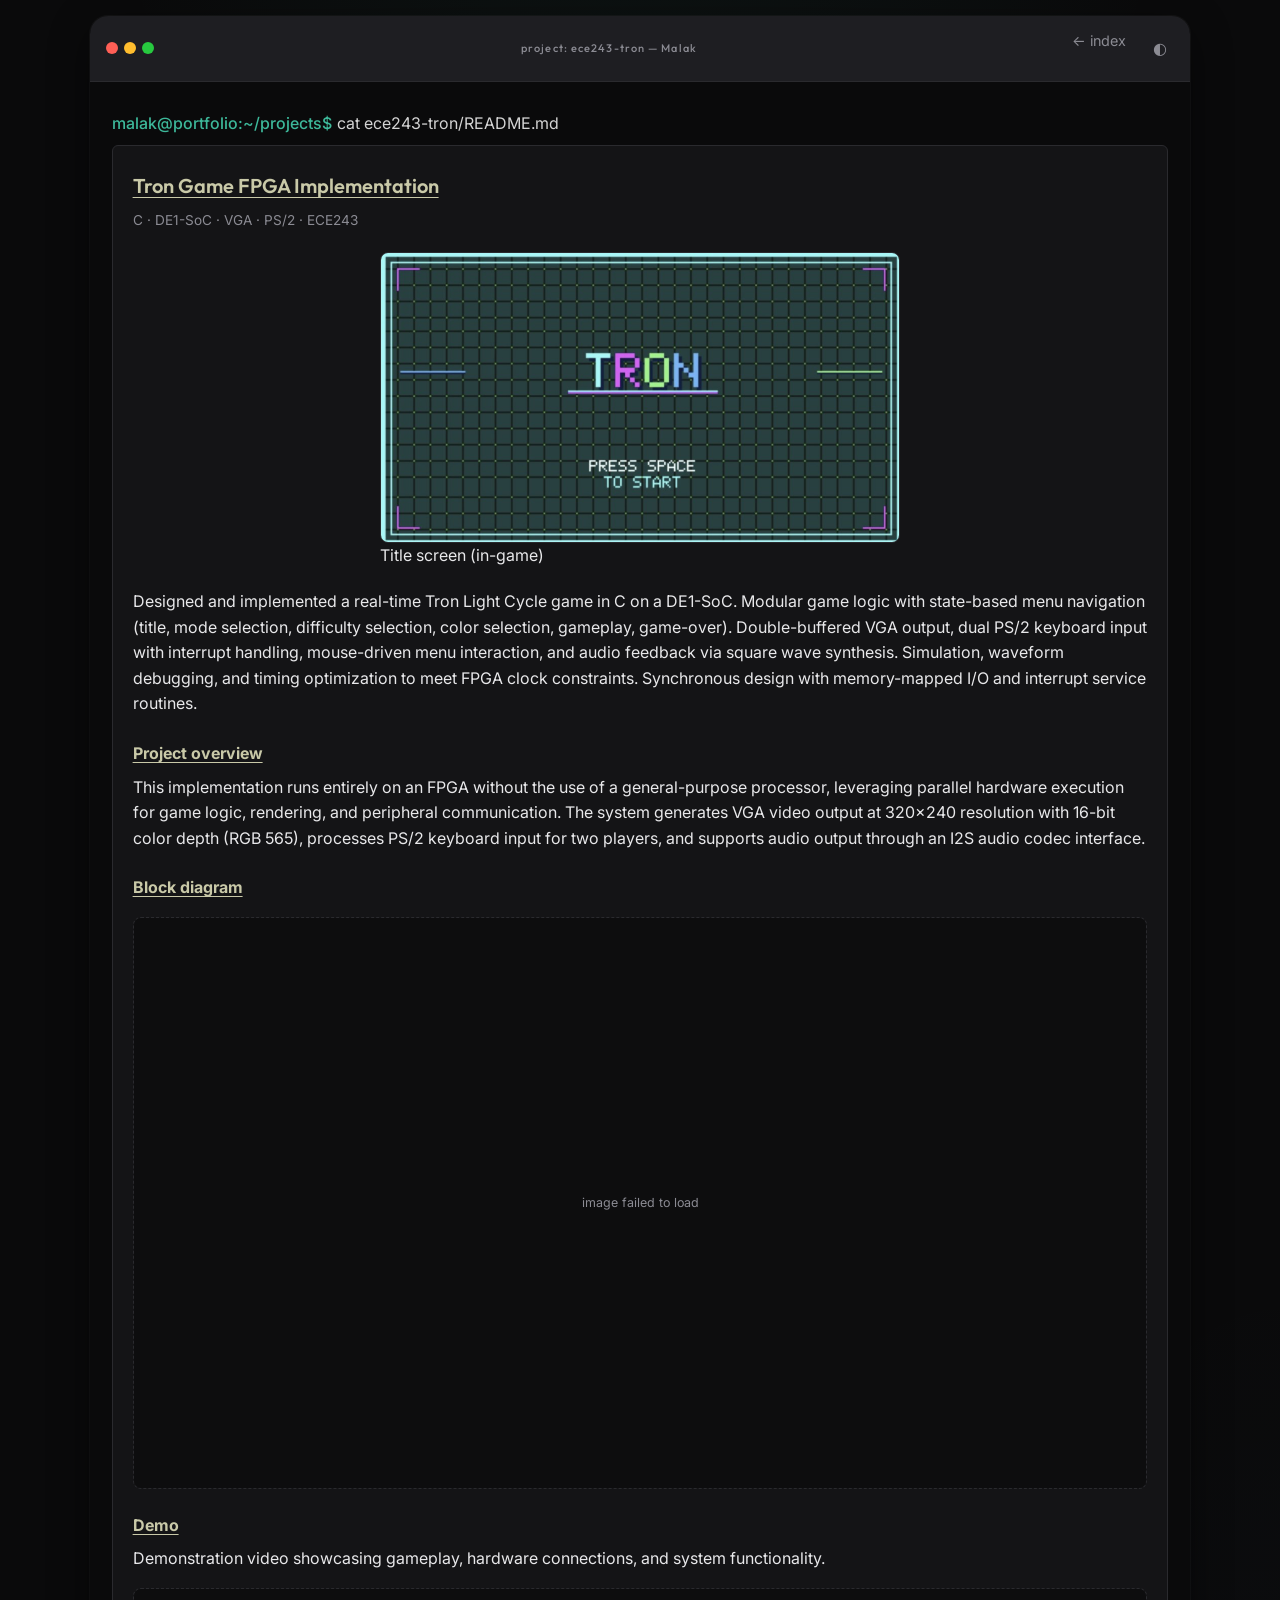
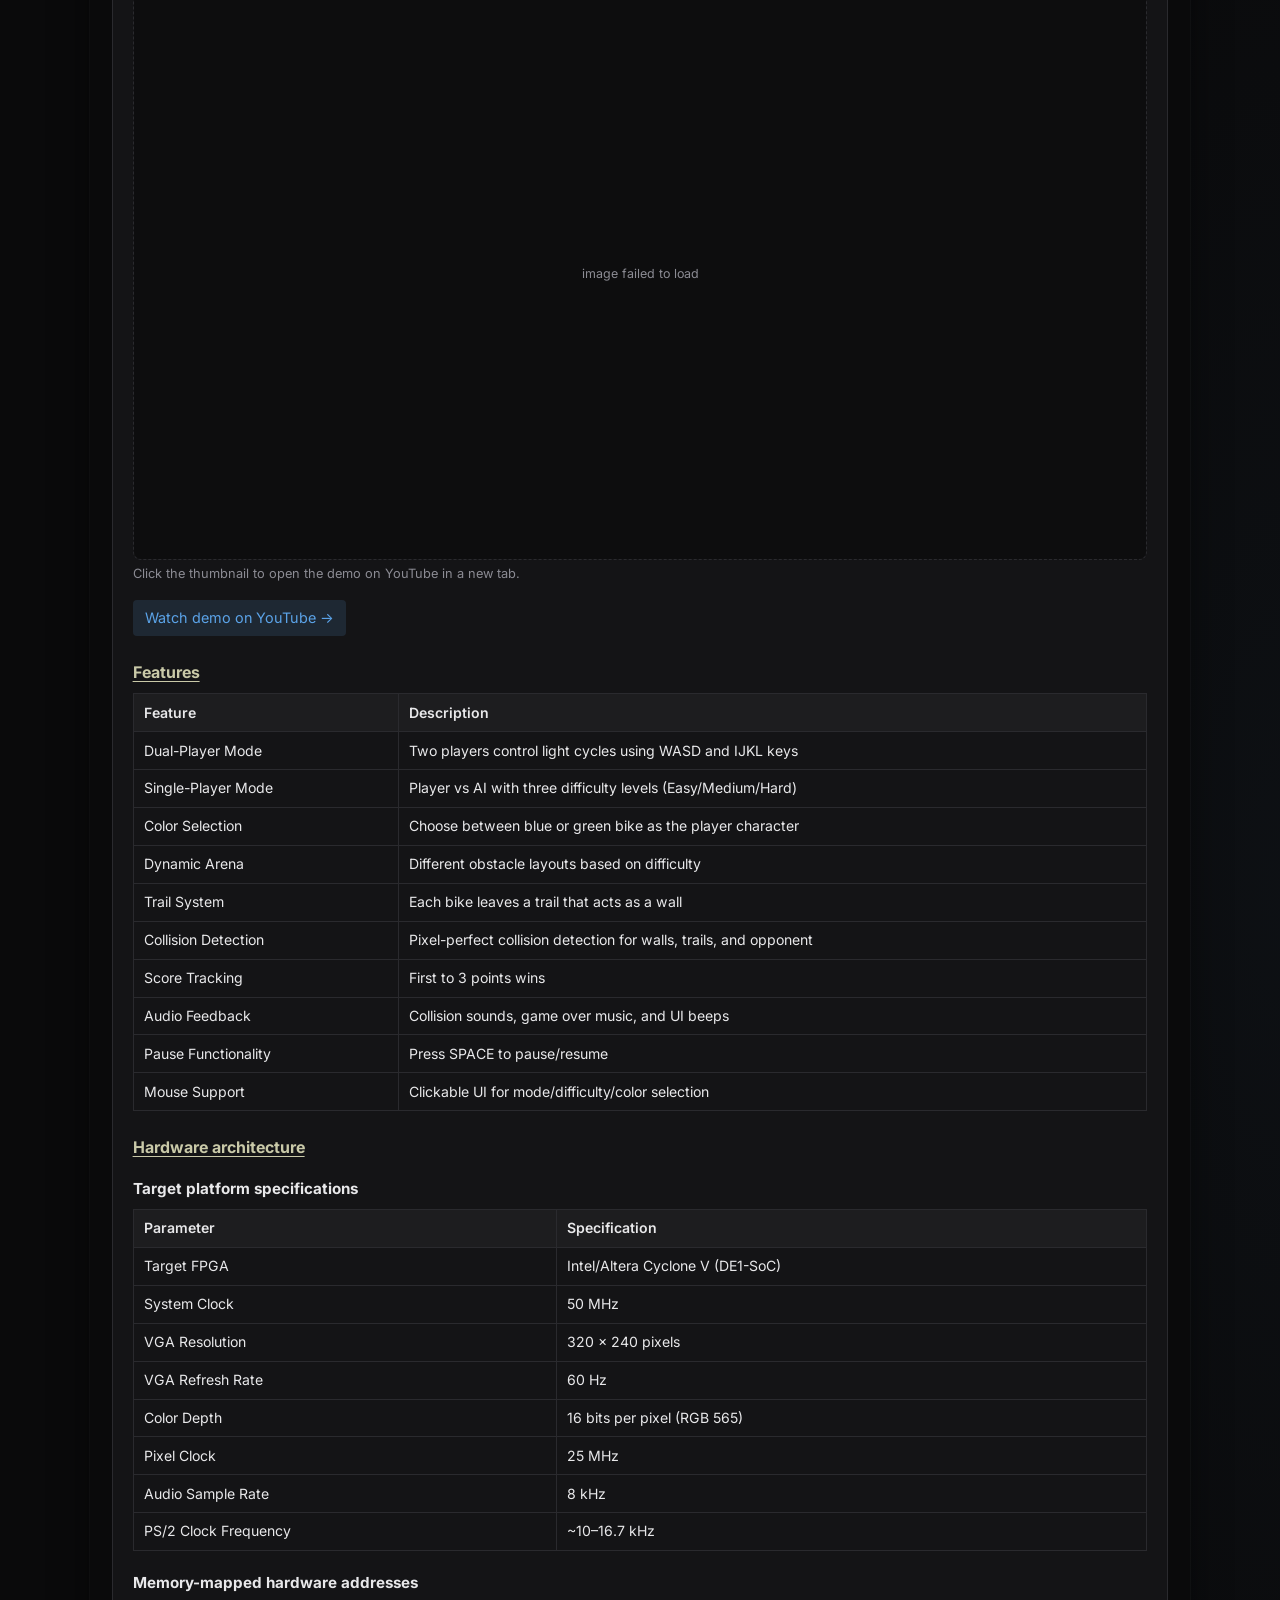
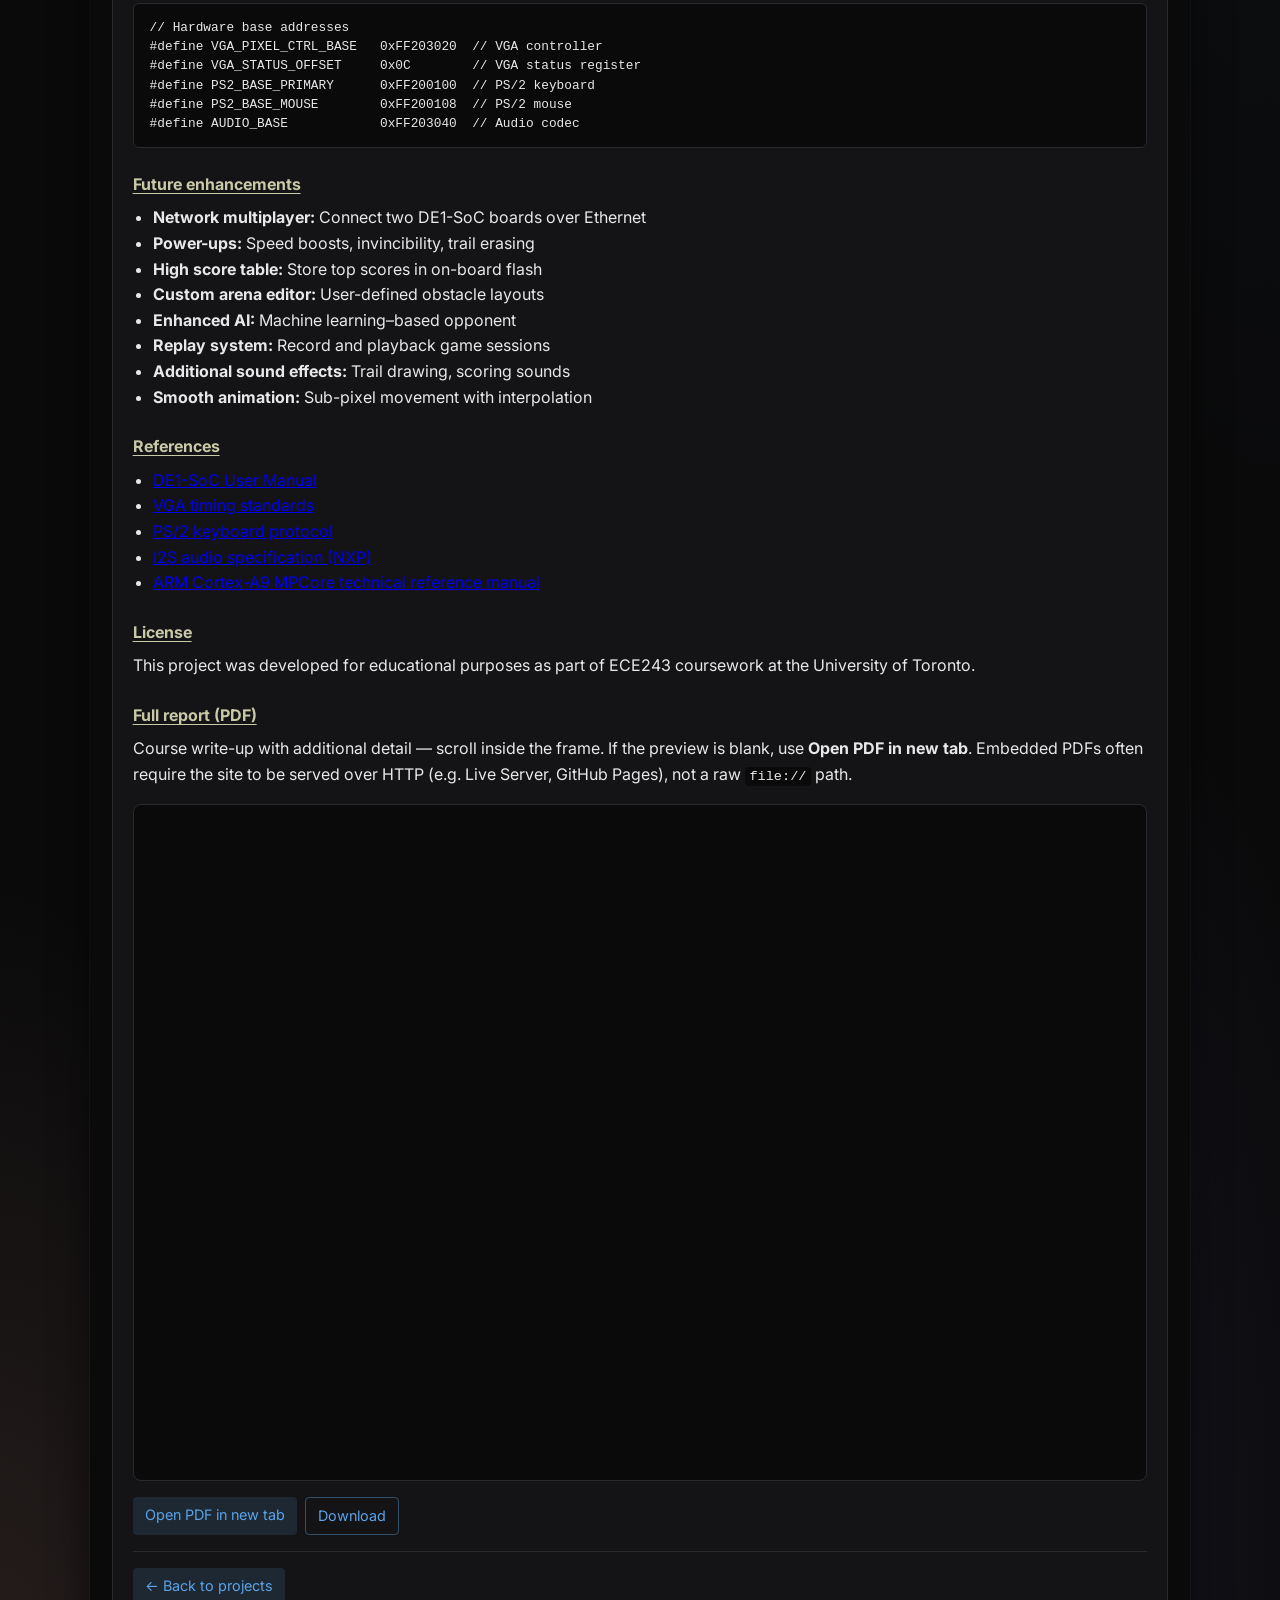
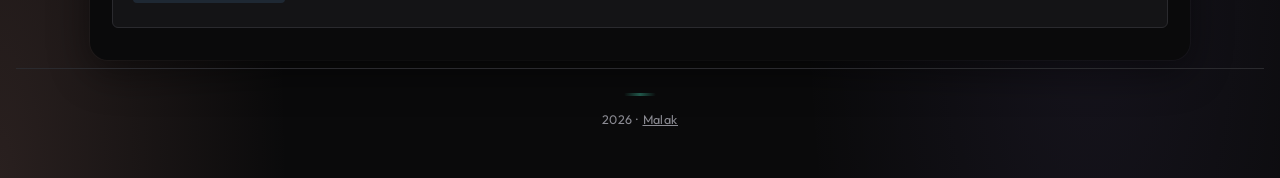
==== commit fd91ea43: "done" ====
--- a/project-ece243-tron.html
+++ b/project-ece243-tron.html
@@ -32,6 +32,21 @@
           <h1>Tron Game FPGA Implementation</h1>
           <p class="project-meta">C · DE1-SoC · VGA · PS/2 · ECE243</p>
 
+          <figure class="project-figure project-figure--tron-hero">
+            <span class="project-img-wrap" data-img-loaded>
+              <img
+                src="images/ece243-tron/tron-title-screen.png"
+                alt="In-game title screen: TRON logo and PRESS SPACE TO START"
+                class="project-img"
+                loading="eager"
+                decoding="async"
+                width="640"
+                height="480"
+              />
+            </span>
+            <figcaption class="img-caption">Title screen (in-game)</figcaption>
+          </figure>
+
           <div class="project-body">
             <p>Designed and implemented a real-time Tron Light Cycle game in C on a DE1-SoC. Modular game logic with state-based menu navigation (title, mode selection, difficulty selection, color selection, gameplay, game-over). Double-buffered VGA output, dual PS/2 keyboard input with interrupt handling, mouse-driven menu interaction, and audio feedback via square wave synthesis. Simulation, waveform debugging, and timing optimization to meet FPGA clock constraints. Synchronous design with memory-mapped I/O and interrupt service routines.</p>
 
--- a/styles.css
+++ b/styles.css
@@ -66,6 +66,7 @@
 
 /* VS Code layout */
 .vscode-layout { display: flex; min-height: 100vh; }
+
 .vscode-sidebar {
   width: 240px;
   min-width: 200px;
@@ -287,6 +288,12 @@
   overflow-x: hidden;
 }
 .term-content { display: flex; flex-direction: column; gap: 0; min-width: 0; max-width: 100%; overflow-wrap: break-word; overflow-x: hidden; }
+.term-content--projects-only {
+  padding-top: 0.15rem;
+}
+.projects-section--solo {
+  margin-top: 0;
+}
 
 /* Hero */
 .section-hero {
@@ -514,6 +521,122 @@
   border-color: rgba(200, 140, 130, 0.35);
   background: linear-gradient(145deg, #fff 0%, #fff8f5 50%, #faf8ff 100%);
 }
+
+/* About / Education / Skills — shared polished surface */
+.section-panel__surface {
+  position: relative;
+  overflow: hidden;
+}
+.section-panel__surface::before {
+  content: '';
+  position: absolute;
+  top: 0;
+  left: 0;
+  right: 0;
+  height: 3px;
+  background: linear-gradient(90deg, var(--term-prompt), var(--term-link), rgba(167, 139, 250, 0.65));
+  border-radius: var(--radius-md) var(--radius-md) 0 0;
+  opacity: 0.9;
+}
+.section-panel__surface--edu::before {
+  background: linear-gradient(90deg, rgba(91, 163, 232, 0.9), var(--term-prompt), rgba(232, 165, 152, 0.75));
+}
+.section-panel__surface--skills::before {
+  background: linear-gradient(90deg, rgba(167, 139, 250, 0.75), var(--term-link), var(--term-prompt));
+}
+.term-section-start.section-panel {
+  margin-top: 1.55rem;
+}
+.term-section-start.section-panel#about {
+  margin-top: 1.35rem;
+}
+.about-panel.section-panel__surface .about-lede {
+  max-width: 62ch;
+  font-size: 0.97rem;
+  line-height: 1.7;
+}
+
+.edu-block {
+  display: flex;
+  flex-direction: column;
+  gap: 0;
+}
+.edu-credentials {
+  padding-bottom: 0.9rem;
+  margin-bottom: 0.25rem;
+  border-bottom: 1px solid rgba(255, 255, 255, 0.07);
+}
+[data-theme="light"] .edu-credentials {
+  border-bottom-color: rgba(0, 0, 0, 0.07);
+}
+.edu-minors {
+  margin-top: 0.35rem !important;
+  margin-bottom: 0 !important;
+}
+.soft-mini-heading--rule {
+  display: flex;
+  align-items: center;
+  gap: 0.65rem;
+  margin-top: 0.75rem !important;
+  margin-bottom: 0.45rem !important;
+}
+.soft-mini-heading--rule::after {
+  content: '';
+  flex: 1;
+  min-width: 2rem;
+  height: 1px;
+  background: linear-gradient(90deg, var(--term-border), transparent);
+  opacity: 0.85;
+}
+.soft-list--grid {
+  margin-top: 0.35rem;
+}
+@media (min-width: 520px) {
+  .soft-list--grid {
+    display: grid;
+    grid-template-columns: 1fr 1fr;
+    column-gap: 1.35rem;
+    row-gap: 0.2rem;
+    padding-left: 1.1rem;
+    align-items: start;
+  }
+  .soft-list--grid li {
+    margin-bottom: 0.1rem;
+    padding-left: 0.12rem;
+  }
+}
+
+.skill-tags {
+  display: flex;
+  flex-wrap: wrap;
+  gap: 0.38rem 0.45rem;
+  margin-top: 0.2rem;
+}
+.skill-tag {
+  display: inline-block;
+  padding: 0.24rem 0.58rem;
+  font-size: 0.78rem;
+  line-height: 1.35;
+  font-weight: 500;
+  letter-spacing: 0.015em;
+  border-radius: 7px;
+  background: rgba(255, 255, 255, 0.06);
+  border: 1px solid rgba(255, 255, 255, 0.1);
+  color: var(--term-text);
+  transition: border-color 0.18s ease, background 0.18s ease;
+}
+[data-theme="light"] .skill-tag {
+  background: rgba(0, 0, 0, 0.035);
+  border-color: rgba(0, 0, 0, 0.08);
+}
+.skill-tag:hover {
+  border-color: rgba(61, 184, 154, 0.45);
+  background: rgba(61, 184, 154, 0.1);
+}
+[data-theme="light"] .skill-tag:hover {
+  background: rgba(13, 122, 95, 0.08);
+  border-color: rgba(13, 122, 95, 0.28);
+}
 .about-prose {
   text-transform: none;
   font-size: 0.94rem;
@@ -567,7 +690,7 @@
 
 /* Education & skills blocks */
 .about-content.soft-panel {
-  padding: 0.2rem 0 0 0;
+  padding: 1rem 1.15rem 1.1rem;
 }
 .term-h2.term-h2-soft {
   text-transform: none;
@@ -638,12 +761,45 @@
 }
 .soft-list li::marker { color: var(--term-prompt); opacity: 0.6; }
 .soft-skills .soft-skill-row {
-  margin-bottom: 0.5rem;
-}
-.soft-skills .soft-skill-row:last-child { margin-bottom: 0; }
+  margin-bottom: 0;
+  padding: 0.7rem 0;
+  border-bottom: 1px solid rgba(255, 255, 255, 0.06);
+}
+.soft-skills .soft-skill-row:first-child {
+  padding-top: 0.15rem;
+}
+.soft-skills .soft-skill-row:last-child {
+  border-bottom: none;
+  padding-bottom: 0.2rem;
+}
+[data-theme="light"] .soft-skills .soft-skill-row {
+  border-bottom-color: rgba(0, 0, 0, 0.06);
+}
 .soft-skills .soft-skill-row p {
   margin: 0;
   line-height: 1.42;
+}
+.soft-skills .soft-label {
+  display: inline-flex;
+  align-items: center;
+  width: fit-content;
+  max-width: 100%;
+  font-size: 0.66rem;
+  font-weight: 700;
+  letter-spacing: 0.08em;
+  text-transform: uppercase;
+  color: var(--term-text);
+  margin-bottom: 0;
+  padding: 0.28rem 0.55rem;
+  border-radius: 6px;
+  background: rgba(61, 184, 154, 0.14);
+  border: 1px solid rgba(61, 184, 154, 0.28);
+  box-shadow: 0 1px 0 rgba(255, 255, 255, 0.06) inset;
+}
+[data-theme="light"] .soft-skills .soft-label {
+  background: rgba(13, 122, 95, 0.1);
+  border-color: rgba(13, 122, 95, 0.22);
+  color: var(--term-text);
 }
 .soft-label {
   display: block;
@@ -748,6 +904,18 @@
   object-fit: contain;
   object-position: center;
   padding: 0.35rem 0.5rem;
+}
+.project-card-thumb--tron-title {
+  background: #0a0a0f;
+}
+.project-card-thumb--tron-title img {
+  object-fit: contain;
+  object-position: center;
+  image-rendering: pixelated;
+  image-rendering: crisp-edges;
+}
+[data-theme="light"] .project-card-thumb--tron-title {
+  background: #12141a;
 }
 [data-theme="light"] .project-card-thumb {
   background: linear-gradient(165deg, #eceef2 0%, #dfe3ea 100%);
@@ -960,6 +1128,10 @@
   flex-wrap: wrap;
   gap: 0.5rem;
   margin: 0.75rem 0 0;
+}
+.project-detail-long > .project-figure--tron-hero {
+  max-width: min(520px, 100%);
+  margin: 0.5rem auto 1.25rem;
 }
 .project-detail-long .project-body h3 { font-size: 0.95rem; margin: 1rem 0 0.4rem; }
 .project-detail-long .project-body h4 { font-size: 0.9rem; margin: 0.75rem 0 0.35rem; }
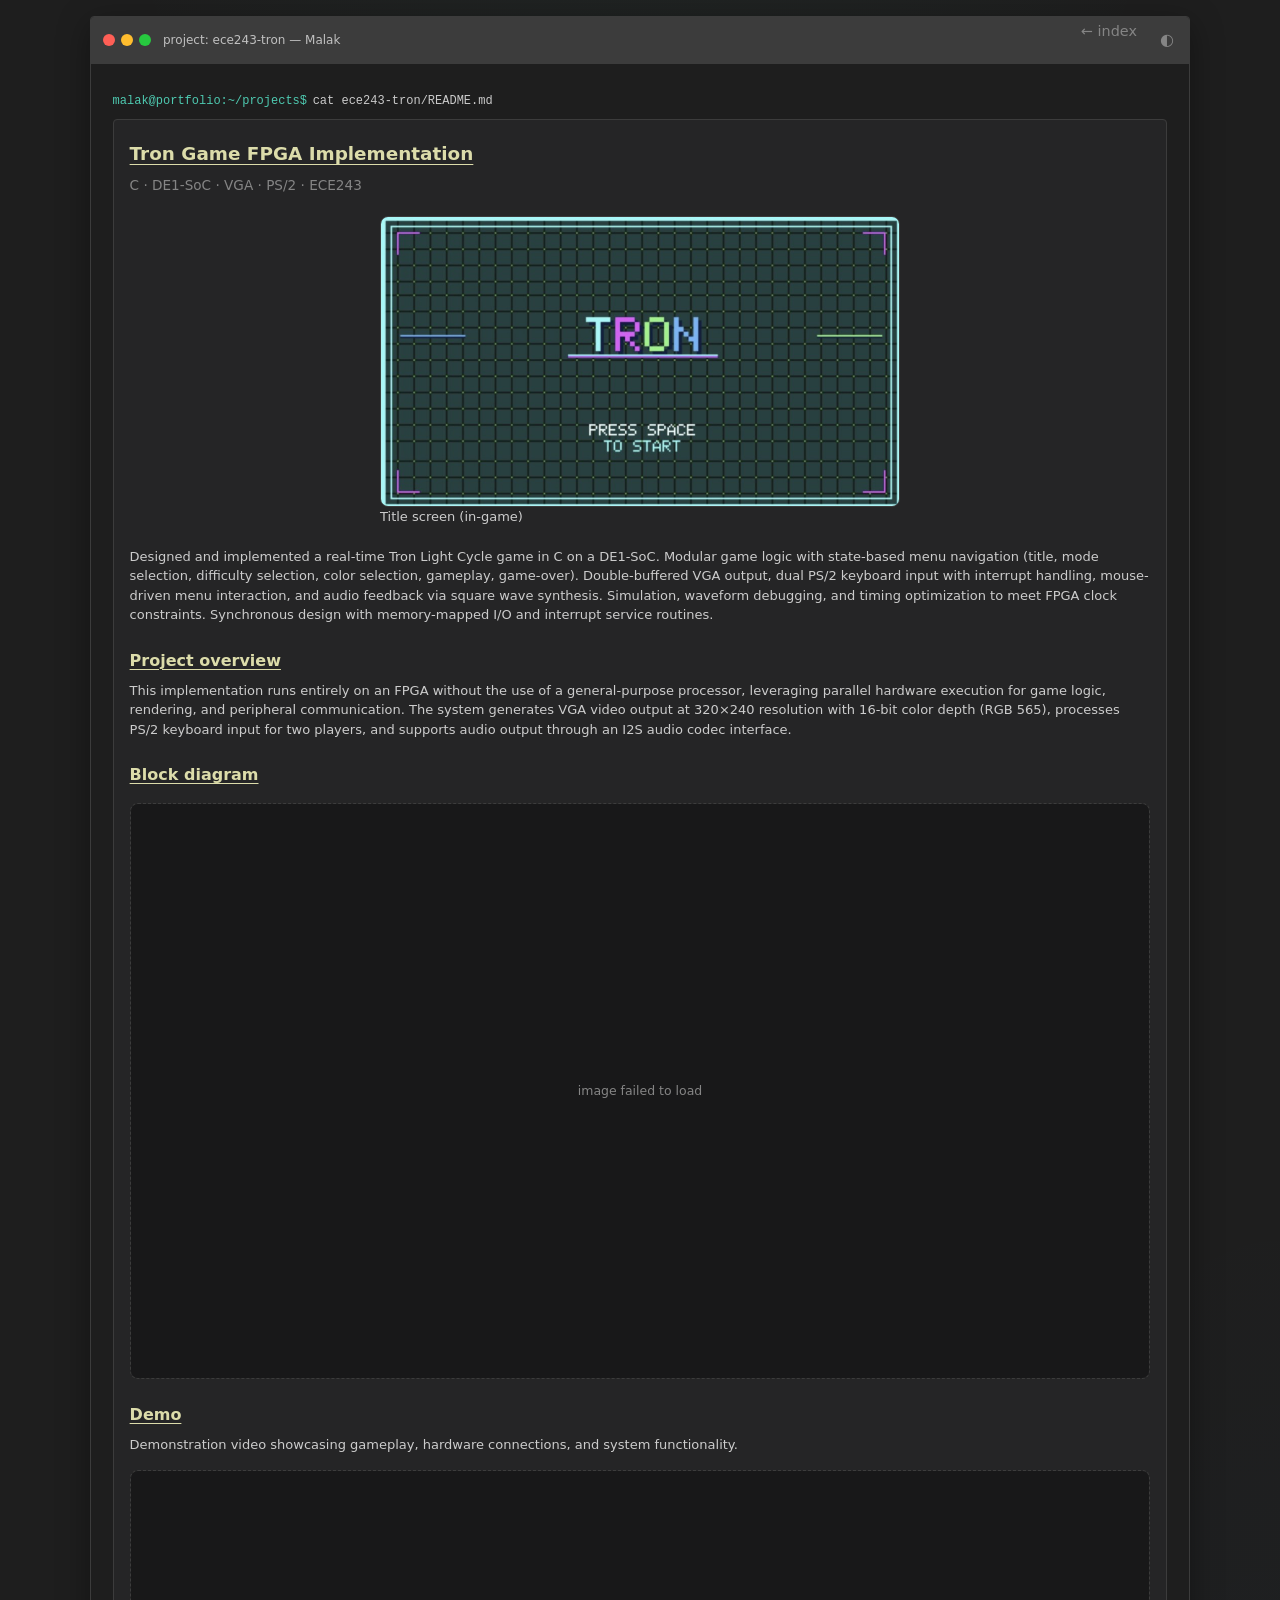
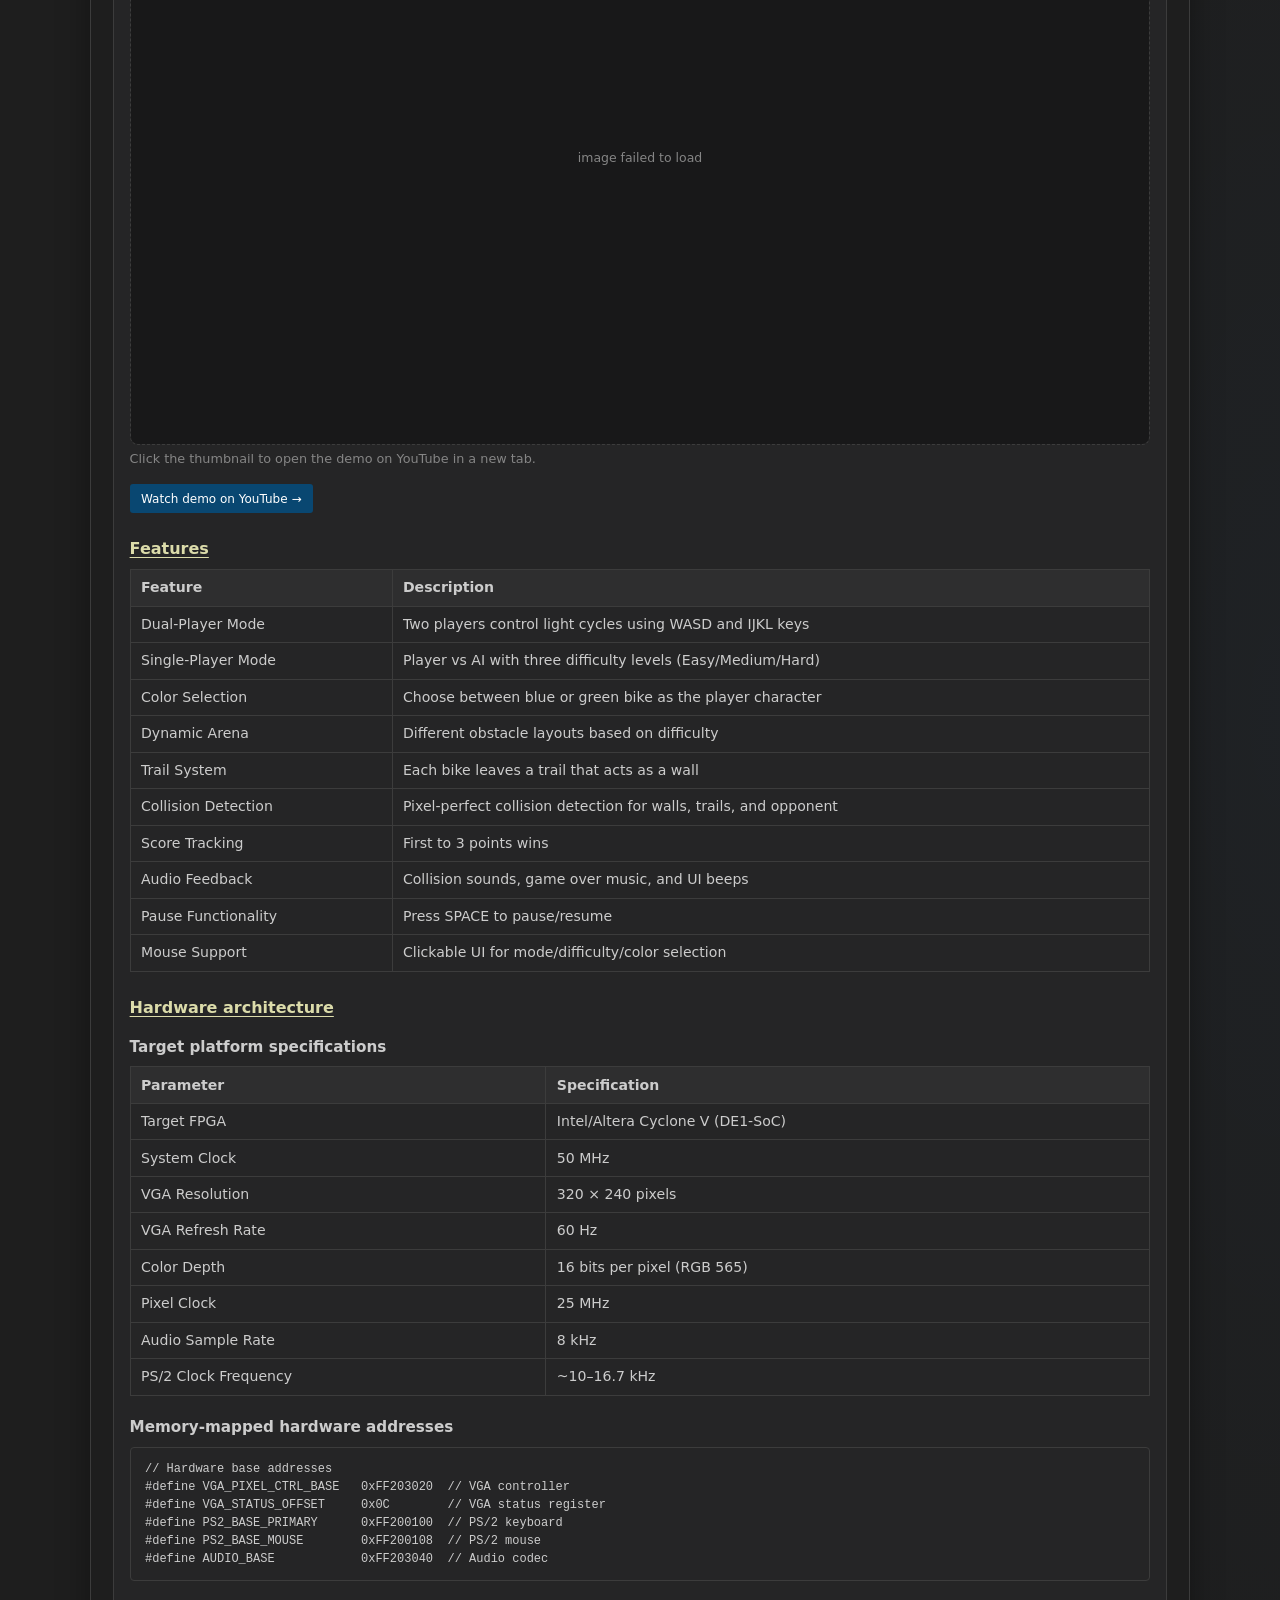
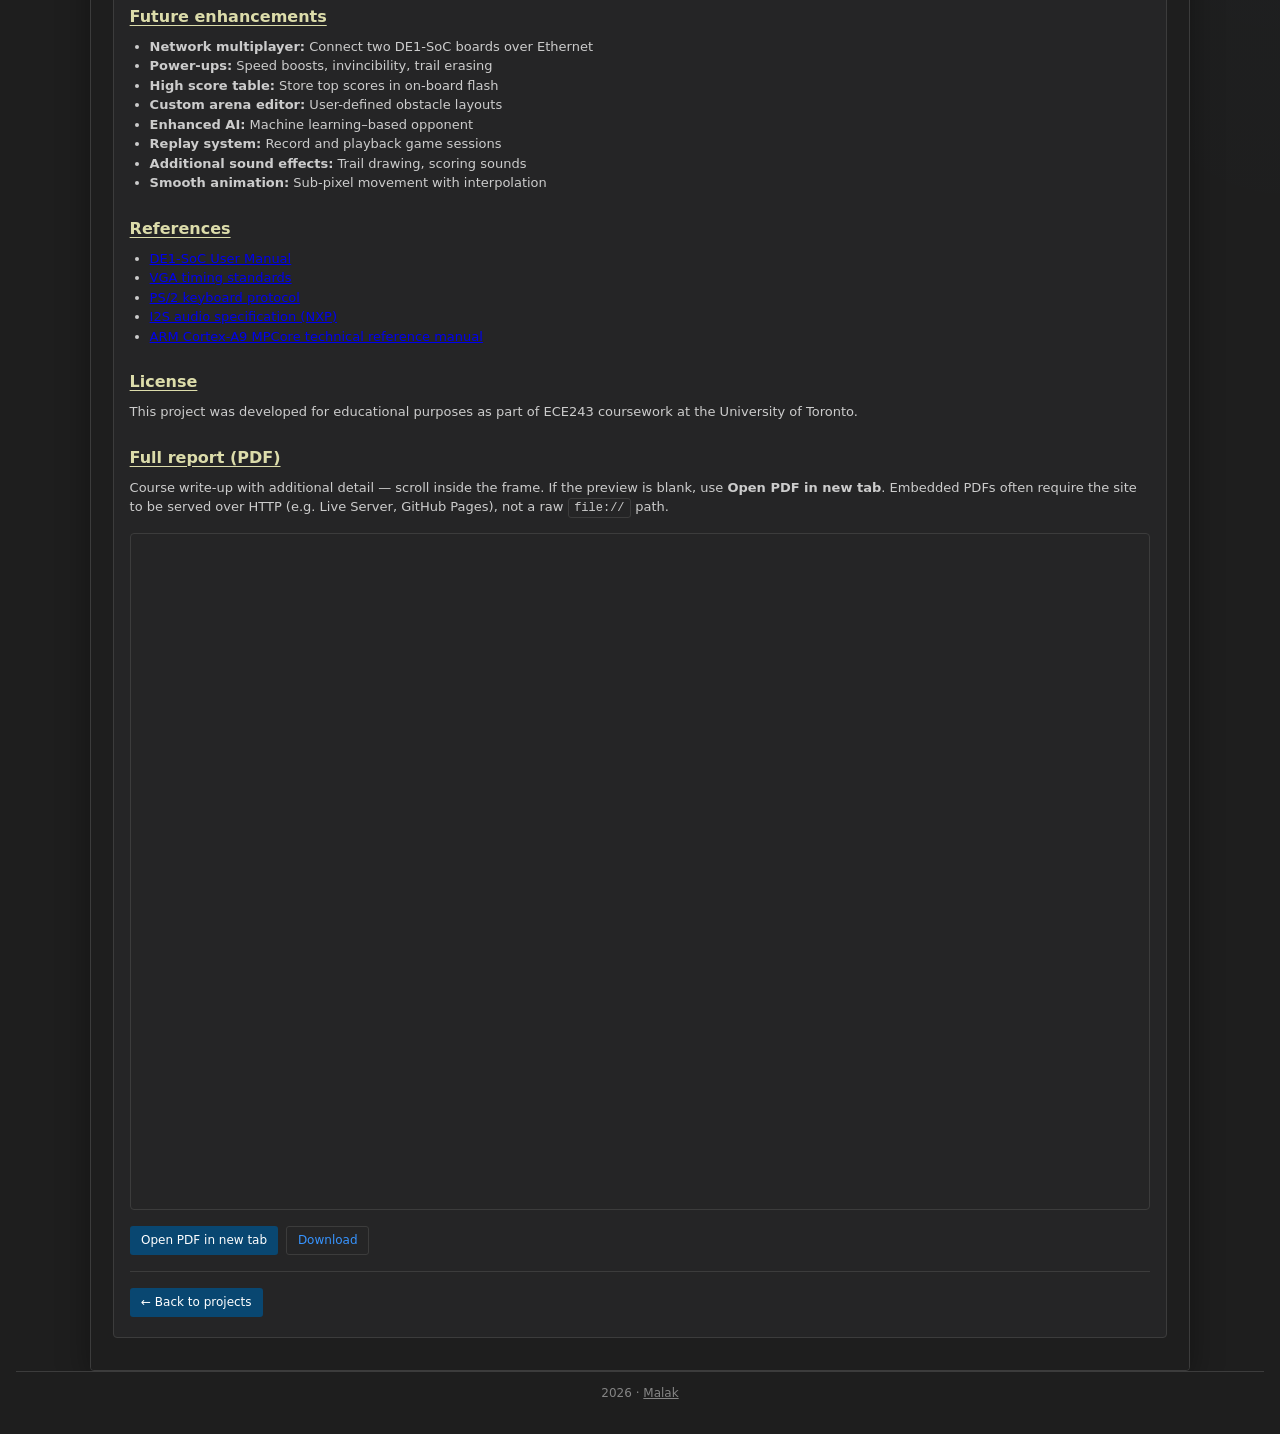
==== commit ae9f4313: "done" ====
--- a/project-ece243-tron.html
+++ b/project-ece243-tron.html
@@ -4,9 +4,6 @@
   <meta charset="UTF-8" />
   <meta name="viewport" content="width=device-width, initial-scale=1.0" />
   <title>Tron Game FPGA — Malak</title>
-  <link rel="preconnect" href="https://fonts.googleapis.com" />
-  <link rel="preconnect" href="https://fonts.gstatic.com" crossorigin />
-  <link href="https://fonts.googleapis.com/css2?family=Inter:wght@400;500;600&family=Outfit:wght@500;600&display=swap" rel="stylesheet" />
   <link rel="stylesheet" href="styles.css" />
 </head>
 <body>
--- a/styles.css
+++ b/styles.css
@@ -1,64 +1,75 @@
-/* Terminal / VS Code style portfolio */
+/* Workbench tokens — aligned with VS Code Dark+ / Light+ feel */
 :root {
-  --term-bg: #0a0a0b;
-  --term-surface: #141416;
-  --term-text: #e8e8ea;
-  --term-muted: #8b8b93;
-  --term-prompt: #3db89a;
+  --term-bg: #1e1e1e;
+  --term-surface: #252526;
+  --term-text: #cccccc;
+  --term-muted: #858585;
+  --term-prompt: #4ec9b0;
   --term-cmd: #d4d4d4;
   --term-accent: #ce9178;
-  --term-link: #5ba3e8;
-  --term-link-hover: #a8d4ff;
-  --term-amber: #c9c9a8;
-  --term-border: #2a2a2e;
-  --term-titlebar: #1e1e22;
-  --term-glow: rgba(61, 184, 154, 0.12);
-  --cute-blush: rgba(232, 165, 152, 0.14);
-  --cute-lilac: rgba(167, 139, 250, 0.08);
-  --radius-sm: 8px;
-  --radius-md: 12px;
-  --radius-lg: 18px;
-  --shadow-window: 0 12px 40px rgba(0, 0, 0, 0.45), 0 0 0 1px rgba(255, 255, 255, 0.04);
+  --term-link: #3794ff;
+  --term-link-hover: #4aa3ff;
+  --term-amber: #dcdcaa;
+  --term-border: #3c3c3c;
+  --term-titlebar: #3c3c3c;
+  --vscode-list-hover: #2a2d2e;
+  --vscode-list-active: #094771;
+  --vscode-list-active-fg: #ffffff;
+  --vscode-focus-border: #007fd4;
+  --term-glow: rgba(78, 201, 176, 0.08);
+  --cute-blush: rgba(232, 165, 152, 0.08);
+  --cute-lilac: rgba(167, 139, 250, 0.06);
+  --radius-sm: 3px;
+  --radius-md: 4px;
+  --radius-lg: 6px;
+  --shadow-window: 0 8px 32px rgba(0, 0, 0, 0.36);
   --ease-out-soft: cubic-bezier(0.33, 1, 0.68, 1);
   --ease-spring: cubic-bezier(0.34, 1.25, 0.64, 1);
-  --font: 'Inter', -apple-system, BlinkMacSystemFont, 'Segoe UI', sans-serif;
-  --font-display: 'Outfit', var(--font);
+  --font: -apple-system, BlinkMacSystemFont, 'Segoe WPC', 'Segoe UI', system-ui, 'Ubuntu', sans-serif;
+  --font-display: var(--font);
+  --font-mono: 'Cascadia Code', 'SF Mono', 'Consolas', 'Courier New', monospace;
 }
 [data-theme="light"] {
-  --term-bg: #f0f1f4;
-  --term-surface: #ffffff;
-  --term-text: #1a1a1e;
-  --term-muted: #5c5c66;
-  --term-prompt: #0d7a5f;
-  --term-cmd: #1e1e1e;
-  --term-link: #0550ae;
-  --term-link-hover: #0969da;
-  --term-amber: #6b5b20;
-  --term-border: #e0e2e8;
-  --term-titlebar: #f4f5f7;
-  --term-glow: rgba(13, 122, 95, 0.08);
-  --cute-blush: rgba(200, 120, 140, 0.1);
-  --cute-lilac: rgba(120, 90, 200, 0.06);
-  --shadow-window: 0 12px 40px rgba(0, 0, 0, 0.08), 0 0 0 1px rgba(0, 0, 0, 0.06);
+  --term-bg: #ffffff;
+  --term-surface: #f3f3f3;
+  --term-text: #3b3b3b;
+  --term-muted: #616161;
+  --term-prompt: #098658;
+  --term-cmd: #1a1a1a;
+  --term-link: #006ab1;
+  --term-link-hover: #005a9e;
+  --term-amber: #795e26;
+  --term-border: #e5e5e5;
+  --term-titlebar: #dddddd;
+  --vscode-list-hover: #e8e8e8;
+  --vscode-list-active: #0060c0;
+  --vscode-list-active-fg: #ffffff;
+  --vscode-focus-border: #005fb8;
+  --term-glow: rgba(9, 134, 88, 0.06);
+  --cute-blush: rgba(200, 120, 140, 0.06);
+  --cute-lilac: rgba(120, 90, 200, 0.04);
+  --shadow-window: 0 4px 24px rgba(0, 0, 0, 0.08);
 }
 *, *::before, *::after { box-sizing: border-box; margin: 0; padding: 0; }
 html { scroll-behavior: smooth; }
 body {
   font-family: var(--font);
-  font-size: 16px;
-  line-height: 1.6;
+  font-size: 13px;
+  line-height: 1.5;
   color: var(--term-text);
   background: var(--term-bg);
   background-image:
     radial-gradient(ellipse 100% 80% at 50% -30%, var(--term-glow), transparent 55%),
-    radial-gradient(ellipse 60% 50% at 100% 50%, rgba(91, 163, 232, 0.04), transparent 50%),
-    radial-gradient(ellipse 50% 40% at 0% 100%, var(--cute-blush), transparent 45%),
-    radial-gradient(ellipse 45% 35% at 85% 95%, var(--cute-lilac), transparent 50%);
+    radial-gradient(ellipse 60% 50% at 100% 50%, rgba(55, 148, 255, 0.03), transparent 50%);
   min-height: 100vh;
   -webkit-font-smoothing: antialiased;
   transition: background 0.2s ease, color 0.2s ease;
   overflow-x: hidden;
 }
+body:has(> .vscode-layout) {
+  background: var(--term-bg);
+  background-image: none;
+}
 /* Project detail pages: terminal is direct child of body (no .vscode-main), so center it */
 body:has(> .terminal-window) {
   padding: 1rem;
@@ -68,12 +79,11 @@
 .vscode-layout { display: flex; min-height: 100vh; }
 
 .vscode-sidebar {
-  width: 240px;
+  width: 260px;
   min-width: 200px;
   flex-shrink: 0;
   background: var(--term-surface);
   border-right: 1px solid var(--term-border);
-  box-shadow: inset -1px 0 0 rgba(255, 255, 255, 0.03);
   display: flex;
   flex-direction: column;
   transition: transform 0.2s ease, width 0.2s ease;
@@ -83,16 +93,17 @@
   display: flex;
   align-items: center;
   justify-content: space-between;
-  padding: 0.5rem 0.75rem;
+  padding: 0.35rem 0.65rem 0.4rem 1rem;
+  min-height: 35px;
   border-bottom: 1px solid var(--term-border);
-  background: rgba(0, 0, 0, 0.15);
+  background: var(--term-surface);
 }
 .vscode-sidebar-cozy .vscode-sidebar-header {
-  background: linear-gradient(90deg, rgba(61, 184, 154, 0.14), transparent 72%);
-}
-[data-theme="light"] .vscode-sidebar-header { background: rgba(0, 0, 0, 0.04); }
+  background: var(--term-surface);
+}
+[data-theme="light"] .vscode-sidebar-header { background: var(--term-surface); }
 [data-theme="light"] .vscode-sidebar-cozy .vscode-sidebar-header {
-  background: linear-gradient(90deg, rgba(13, 122, 95, 0.1), transparent 72%);
+  background: var(--term-surface);
 }
 .vscode-sidebar-title {
   font-size: 0.68rem;
@@ -105,88 +116,106 @@
   width: 24px; height: 24px; border: none; background: transparent; color: var(--term-muted);
   cursor: pointer; border-radius: 4px; font-size: 1rem; display: flex; align-items: center; justify-content: center;
 }
-.vscode-sidebar-toggle:hover { color: var(--term-text); background: rgba(255,255,255,0.08); }
-.vscode-tree { flex: 1; overflow-y: auto; padding: 0.35rem 0; }
+.vscode-sidebar-toggle:hover { color: var(--term-text); background: var(--vscode-list-hover); }
+.vscode-tree { flex: 1; overflow-y: auto; padding: 0.4rem 0 0.75rem; outline: none; }
 .vscode-tree-root { padding-left: 0; }
 .vscode-tree-folder, .vscode-tree-item {
-  display: flex; align-items: center; gap: 0.35rem; padding: 0.25rem 0.75rem; font-size: 0.8rem;
-  color: var(--term-text); text-decoration: none; border: none; background: none; cursor: pointer;
-  width: 100%; text-align: left; transition: background 0.15s ease;
-}
-.vscode-tree-folder:hover, .vscode-tree-item:hover { background: rgba(255,255,255,0.06); }
-.vscode-tree-item { border-radius: 8px; transition: background 0.2s var(--ease-out-soft), transform 0.2s var(--ease-out-soft); }
-.vscode-tree-item:hover { transform: translateX(2px); }
+  display: flex; align-items: center; gap: 0.35rem;
+  padding: 2px 8px 2px 4px;
+  margin: 0 0.5rem;
+  min-height: 22px;
+  font-size: 13px;
+  line-height: 1.35;
+  color: var(--term-text);
+  text-decoration: none; border: none; background: none; cursor: pointer;
+  width: calc(100% - 1rem);
+  text-align: left;
+  transition: background 0.08s ease;
+  border-radius: var(--radius-sm);
+}
+.vscode-tree-folder:hover, .vscode-tree-item:hover { background: var(--vscode-list-hover); }
+.vscode-tree-item { transition: background 0.08s ease; }
+.vscode-tree-item:hover { transform: none; }
 .vscode-tree-item.active {
-  background: rgba(61, 184, 154, 0.16);
-  color: var(--term-prompt);
-  box-shadow: inset 0 0 0 1px rgba(61, 184, 154, 0.22);
+  background: var(--vscode-list-active);
+  color: var(--vscode-list-active-fg);
+  box-shadow: none;
+}
+.vscode-tree-item.active .vscode-tree-icon-file,
+.vscode-tree-item.active .vscode-tree-icon-root {
+  opacity: 0.95;
 }
 .vscode-tree-chevron { font-size: 0.6rem; width: 1rem; color: var(--term-muted); transition: transform 0.2s; }
 .vscode-tree-folder:not(.is-open) .vscode-tree-chevron { transform: rotate(-90deg); }
 .vscode-tree-folder:not(.is-open) + .vscode-tree-children { display: none; }
 .vscode-tree-icon { font-size: 0.9rem; flex-shrink: 0; }
 .vscode-tree-label { white-space: nowrap; overflow: hidden; text-overflow: ellipsis; }
-.vscode-tree-children { padding-left: 0.5rem; border-left: 1px solid var(--term-border); margin-left: 0.75rem; }
-.vscode-tree-item-nested { padding-left: 0.5rem; }
-.vscode-main { flex: 1; min-width: 0; display: flex; flex-direction: column; align-items: center; padding: 1rem; overflow-x: hidden; }
-
-/* Explorer — cozy panel */
+.vscode-tree-children { padding-left: 0.5rem; margin-left: 0; border-left: none; }
+.vscode-tree-item-nested { padding-left: 0.75rem; }
+.vscode-main {
+  flex: 1;
+  min-width: 0;
+  display: flex;
+  flex-direction: column;
+  align-items: stretch;
+  padding: 0;
+  overflow-x: hidden;
+  background: var(--term-bg);
+}
+
+/* Sidebar — VS Code Explorer panel */
 .vscode-sidebar-cozy {
-  background: linear-gradient(180deg, rgba(255, 255, 255, 0.03) 0%, var(--term-surface) 28%);
+  background: var(--term-surface);
   border-right: 1px solid var(--term-border);
-  box-shadow:
-    inset -1px 0 0 rgba(255, 255, 255, 0.04),
-    4px 0 24px rgba(61, 184, 154, 0.06);
+  box-shadow: none;
 }
 [data-theme="light"] .vscode-sidebar-cozy {
-  background: linear-gradient(180deg, #fafbfc 0%, #fff 35%);
-  box-shadow: inset -1px 0 0 rgba(0, 0, 0, 0.04);
+  background: var(--term-surface);
+  box-shadow: none;
 }
 .explorer-badge {
   position: relative;
-  font-family: var(--font-display);
-  font-size: 0.65rem;
+  font-family: var(--font);
+  font-size: 11px;
   font-weight: 600;
-  letter-spacing: 0.06em;
-  text-transform: none;
-  color: var(--term-text);
-  padding: 0.35rem 0.6rem 0.35rem 0.5rem;
-  border-radius: 999px;
-  background: rgba(61, 184, 154, 0.1);
-  border: 1px solid rgba(61, 184, 154, 0.22);
-  box-shadow: 0 1px 0 rgba(255, 255, 255, 0.06) inset;
+  letter-spacing: 0.04em;
+  text-transform: uppercase;
+  color: var(--term-muted);
+  padding: 0;
+  border-radius: 0;
+  background: transparent;
+  border: none;
+  box-shadow: none;
 }
 .explorer-badge-glow {
-  position: absolute;
-  inset: -1px;
-  border-radius: inherit;
-  background: linear-gradient(120deg, rgba(61, 184, 154, 0.35), transparent 55%);
-  opacity: 0.35;
-  pointer-events: none;
-  z-index: 0;
+  display: none;
 }
 .explorer-badge-text {
   position: relative;
   z-index: 1;
 }
 .vscode-tree-icon-root {
-  width: 14px;
-  height: 11px;
+  width: 16px;
+  height: 12px;
   border-radius: 2px;
-  background: linear-gradient(160deg, rgba(61, 184, 154, 0.45), rgba(61, 184, 154, 0.12));
-  box-shadow: inset 0 -2px 0 rgba(0, 0, 0, 0.2);
+  background: #e8ab53;
+  box-shadow: inset 0 -1px 0 rgba(0, 0, 0, 0.25);
   position: relative;
   flex-shrink: 0;
+  opacity: 0.95;
 }
 .vscode-tree-icon-root::before {
   content: '';
   position: absolute;
   top: -3px;
-  left: 1px;
-  width: 7px;
+  left: 2px;
+  width: 8px;
   height: 4px;
-  border-radius: 3px 3px 0 0;
-  background: rgba(61, 184, 154, 0.55);
+  border-radius: 2px 2px 0 0;
+  background: #dcb67a;
+}
+[data-theme="light"] .vscode-tree-icon-root {
+  background: #dfa550;
 }
 .vscode-tree-icon-file {
   width: 10px;
@@ -215,8 +244,17 @@
   opacity: 0.35;
 }
 .vscode-tree-icon-file--fun {
-  border-color: rgba(255, 189, 89, 0.5);
-  background: linear-gradient(180deg, rgba(255, 213, 120, 0.35), rgba(255, 160, 60, 0.15));
+  border-color: rgba(220, 180, 90, 0.55);
+  background: linear-gradient(180deg, rgba(255, 220, 140, 0.35), rgba(230, 160, 70, 0.2));
+}
+.vscode-tree-item.active .vscode-tree-icon-file {
+  border-color: rgba(255, 255, 255, 0.35);
+  background: linear-gradient(180deg, rgba(255, 255, 255, 0.2), rgba(255, 255, 255, 0.08));
+}
+.vscode-tree-item.active .vscode-tree-icon-file::after {
+  background: rgba(255, 255, 255, 0.85);
+  box-shadow: 0 3px 0 rgba(255, 255, 255, 0.85), 0 6px 0 rgba(255, 255, 255, 0.85);
+  opacity: 0.9;
 }
 .vscode-tree-icon-root,
 .vscode-tree-icon-file {
@@ -225,21 +263,41 @@
   color: transparent;
 }
 
-/* Terminal window */
+/* Editor group / window — VS Code tab bar + content */
 .terminal-window {
-  max-width: min(1100px, 100%); width: 100%; box-sizing: border-box; border-radius: var(--radius-lg);
-  margin-left: auto; margin-right: auto;
+  max-width: none;
+  width: 100%;
+  flex: 1;
+  box-sizing: border-box;
+  border-radius: 0;
+  margin: 0;
   overflow: hidden;
-  box-shadow:
-    var(--shadow-window),
-    inset 0 1px 0 rgba(255, 255, 255, 0.06);
-  transition: box-shadow 0.35s var(--ease-out-soft);
+  border: none;
+  border-left: 1px solid var(--term-border);
+  box-shadow: none;
+  display: flex;
+  flex-direction: column;
+  min-height: 100vh;
+  transition: none;
+}
+body:has(> .terminal-window) .terminal-window {
+  max-width: min(1100px, 100%);
+  margin-left: auto;
+  margin-right: auto;
+  border-radius: var(--radius-md);
+  border: 1px solid var(--term-border);
+  box-shadow: var(--shadow-window);
+  min-height: 0;
 }
 .term-titlebar {
-  display: flex; align-items: center; gap: 0.75rem; padding: 0.55rem 1rem;
+  display: flex;
+  align-items: center;
+  gap: 0.5rem;
+  padding: 0 0.5rem 0 0.75rem;
+  min-height: 35px;
   background: var(--term-titlebar);
   border-bottom: 1px solid var(--term-border);
-  backdrop-filter: blur(8px);
+  backdrop-filter: none;
 }
 .term-dots { display: flex; gap: 6px; }
 .term-dots .dot { width: 12px; height: 12px; border-radius: 50%; }
@@ -248,13 +306,15 @@
 .term-dots .dot.max { background: #27c93f; }
 .term-title {
   flex: 1;
-  font-size: 11px;
-  font-weight: 500;
-  font-family: var(--font-display);
-  letter-spacing: 0.1em;
+  font-size: 12px;
+  font-weight: 400;
+  font-family: var(--font);
+  letter-spacing: 0;
   text-transform: none;
-  color: var(--term-muted);
-  text-align: center;
+  color: var(--term-text);
+  text-align: left;
+  padding-left: 0.25rem;
+  opacity: 0.92;
 }
 .term-explorer-toggle { display: none; width: 28px; height: 28px; border: none; border-radius: 6px; background: transparent; color: var(--term-muted); cursor: pointer; font-size: 1.1rem; align-items: center; justify-content: center; }
 .term-explorer-toggle:hover { background: rgba(255,255,255,0.1); color: var(--term-text); }
@@ -281,11 +341,16 @@
 
 .term-body {
   background: var(--term-bg);
-  padding: 1.35rem 1.35rem 2rem;
-  min-height: 60vh;
+  padding: 1rem 1.25rem 1.75rem;
+  min-height: 0;
+  flex: 1;
   min-width: 0;
   max-width: 100%;
   overflow-x: hidden;
+}
+body:has(> .terminal-window) .term-body {
+  padding: 1.35rem 1.35rem 2rem;
+  min-height: 60vh;
 }
 .term-content { display: flex; flex-direction: column; gap: 0; min-width: 0; max-width: 100%; overflow-wrap: break-word; overflow-x: hidden; }
 .term-content--projects-only {
@@ -813,9 +878,20 @@
 }
 
 /* Legacy (project pages) */
-.term-line { display: flex; flex-wrap: wrap; align-items: baseline; gap: 0.35rem; margin-top: 0.5rem; min-width: 0; max-width: 100%; }
-.prompt { color: var(--term-prompt); font-weight: 500; flex-shrink: 0; }
-.cmd { color: var(--term-cmd); }
+.term-line {
+  display: flex;
+  flex-wrap: wrap;
+  align-items: baseline;
+  gap: 0.35rem;
+  margin-top: 0.5rem;
+  min-width: 0;
+  max-width: 100%;
+  font-family: var(--font-mono);
+  font-size: 12px;
+  line-height: 1.45;
+}
+.prompt { color: var(--term-prompt); font-weight: 400; flex-shrink: 0; }
+.cmd { color: var(--term-cmd); opacity: 0.95; }
 .term-output { margin-left: 0.5rem; padding: 0.5rem 0 0.5rem 1rem; color: var(--term-text); border-left: 2px solid var(--term-border); min-width: 0; max-width: 100%; }
 .term-block { margin-bottom: 1.25rem; padding: 0.75rem 0; border-bottom: 1px solid var(--term-border); }
 .term-block:last-child { border-bottom: none; }
@@ -830,23 +906,24 @@
   margin-bottom: 0.75rem;
 }
 .projects-header .projects-lede {
-  font-size: 0.86rem;
+  font-size: 13px;
   line-height: 1.5;
   color: var(--term-muted);
-  margin: 0.4rem 0 0;
-  max-width: 36rem;
+  margin: 0.35rem 0 0;
+  max-width: 42rem;
   font-weight: 400;
-  letter-spacing: 0.01em;
+  letter-spacing: 0;
 }
 .term-h2-projects {
-  font-size: 1.12rem;
+  font-size: 15px;
   font-weight: 600;
-  letter-spacing: -0.02em;
+  letter-spacing: -0.01em;
   text-transform: none;
   color: var(--term-text);
   border-bottom: none;
   padding-bottom: 0;
   margin-bottom: 0;
+  font-family: var(--font);
 }
 .term-output-projects .hint { margin-bottom: 1rem; }
 .project-grid {
@@ -862,17 +939,14 @@
   min-height: 100%;
   padding: 0;
   overflow: hidden;
-  background: rgba(255, 255, 255, 0.02);
+  background: var(--term-surface);
   border: 1px solid var(--term-border);
   text-decoration: none;
   color: var(--term-text);
-  transition: border-color 0.2s ease, background 0.2s ease;
-}
-.project-card:nth-child(odd) {
-  border-radius: 10px 14px 11px 12px;
-}
-.project-card:nth-child(even) {
-  border-radius: 13px 10px 12px 11px;
+  transition: border-color 0.1s ease, background 0.1s ease, outline 0.1s ease;
+  border-radius: var(--radius-md);
+  outline: 1px solid transparent;
+  outline-offset: -1px;
 }
 .project-card-thumb {
   position: relative;
@@ -925,17 +999,18 @@
   background: radial-gradient(ellipse 70% 90% at 50% 45%, #f0f2f6, #e2e6ee);
 }
 [data-theme="light"] .project-card {
-  background: rgba(0, 0, 0, 0.02);
+  background: var(--term-surface);
 }
 .project-card:hover {
-  background: rgba(255, 255, 255, 0.04);
-  border-color: rgba(140, 140, 150, 0.45);
+  background: var(--vscode-list-hover);
+  border-color: var(--term-border);
   text-decoration: none;
   color: var(--term-text);
+  outline-color: var(--vscode-focus-border);
 }
 [data-theme="light"] .project-card:hover {
-  background: #fff;
-  border-color: rgba(0, 0, 0, 0.12);
+  background: var(--vscode-list-hover);
+  border-color: var(--term-border);
 }
 .project-card-body {
   position: relative;
@@ -949,36 +1024,31 @@
 }
 .project-card-title {
   display: block;
-  font-family: var(--font-display);
-  font-size: 1.05rem;
+  font-family: var(--font);
+  font-size: 13px;
   font-weight: 600;
   color: var(--term-text);
   margin-bottom: 0.4rem;
-  line-height: 1.3;
-  letter-spacing: -0.02em;
+  line-height: 1.35;
+  letter-spacing: 0;
 }
 .project-card:hover .project-card-title {
   color: var(--term-link);
 }
 .project-card-desc {
-  font-size: 0.84rem;
-  color: var(--term-muted);
-  line-height: 1.5;
+  font-size: 12px;
+  color: var(--term-muted);
+  line-height: 1.45;
   margin: 0 0 0.5rem;
   flex: 1;
 }
 .project-card-desc strong {
-  color: #f2f2f5;
+  color: var(--term-text);
   font-weight: 600;
-  text-decoration: underline;
-  text-decoration-thickness: 2.5px;
-  text-underline-offset: 0.18em;
-  text-decoration-color: rgba(255, 255, 255, 0.92);
+  text-decoration: none;
 }
 [data-theme="light"] .project-card-desc strong {
   color: var(--term-text);
-  text-decoration-color: var(--term-text);
-  text-decoration-thickness: 2.5px;
 }
 .project-card-link-hint {
   position: absolute;
@@ -997,11 +1067,12 @@
 .project-card-meta {
   margin: 0;
   padding-top: 0.35rem;
-  border-top: 1px dashed rgba(255, 255, 255, 0.08);
-  font-size: 0.72rem;
+  border-top: 1px solid var(--term-border);
+  font-size: 11px;
   color: var(--term-muted);
   line-height: 1.4;
-  letter-spacing: 0.02em;
+  letter-spacing: 0;
+  font-family: var(--font-mono);
 }
 [data-theme="light"] .project-card-meta {
   border-top-color: rgba(0, 0, 0, 0.08);
@@ -1041,35 +1112,27 @@
 @keyframes blink { 50% { opacity: 0; } }
 .term-footer {
   text-align: center;
-  padding: 1.5rem 1rem 2rem;
-  font-size: 0.78rem;
-  font-family: var(--font-display);
-  color: var(--term-muted);
-  letter-spacing: 0.04em;
+  padding: 0.75rem 1rem 1rem;
+  font-size: 12px;
+  font-family: var(--font);
+  color: var(--term-muted);
+  letter-spacing: 0;
   border-top: 1px solid var(--term-border);
-  margin-top: 0.5rem;
+  margin-top: 0;
   position: relative;
-}
-.term-footer::before {
-  content: '';
-  display: block;
-  width: 32px;
-  height: 3px;
-  margin: 0 auto 0.85rem;
-  border-radius: 999px;
-  background: linear-gradient(90deg, transparent, var(--term-prompt), transparent);
-  opacity: 0.45;
-}
+  background: var(--term-bg);
+}
+.term-footer::before { display: none; }
 .term-footer a { color: var(--term-muted); transition: color 0.2s var(--ease-out-soft); }
 .term-footer a:hover { color: var(--term-link); }
 
 /* Project detail pages */
 .back-link { display: inline-flex; align-items: center; gap: 0.35rem; font-size: 0.9rem; color: var(--term-muted); margin-bottom: 1rem; text-decoration: none; }
 .back-link:hover { color: var(--term-link); text-decoration: underline; }
-.project-detail { padding: 1.5rem 1.25rem; background: var(--term-surface); border-radius: 6px; border: 1px solid var(--term-border); margin-top: 0.5rem; min-width: 0; max-width: 100%; box-sizing: border-box; }
+.project-detail { padding: 1.25rem 1rem; background: var(--term-surface); border-radius: var(--radius-md); border: 1px solid var(--term-border); margin-top: 0.5rem; min-width: 0; max-width: 100%; box-sizing: border-box; }
 .project-detail h1 {
-  font-family: var(--font-display);
-  font-size: 1.25rem;
+  font-family: var(--font);
+  font-size: 1.15rem;
   font-weight: 600;
   color: var(--term-amber);
   margin-bottom: 0.5rem;
@@ -1082,7 +1145,16 @@
 .project-body h2 { font-size: 1rem; color: var(--term-amber); margin: 1.5rem 0 0.5rem; text-decoration: underline; text-underline-offset: 0.2em; text-decoration-thickness: 1px; }
 .project-body h2:first-child { margin-top: 0; }
 .project-body ul { margin: 0.5rem 0 1rem 1.25rem; }
-.project-body code { background: var(--term-bg); padding: 0.1rem 0.3rem; border-radius: 4px; font-size: 0.85em; }
+.project-body ol { margin: 0.5rem 0 1rem 1.25rem; padding-left: 1.5rem; }
+.project-body ol li { margin-bottom: 0.35rem; }
+.project-body code {
+  background: var(--term-surface);
+  padding: 0.1rem 0.35rem;
+  border-radius: var(--radius-sm);
+  font-size: 12px;
+  font-family: var(--font-mono);
+  border: 1px solid var(--term-border);
+}
 .project-body blockquote { margin: 1rem 0; padding: 0.5rem 1rem; border-left: 3px solid var(--term-prompt); color: var(--term-muted); }
 .project-body { min-width: 0; max-width: 100%; }
 .project-body img, .project-body .project-img {
@@ -1096,24 +1168,47 @@
   box-sizing: border-box;
 }
 .project-links { display: flex; flex-wrap: wrap; gap: 0.5rem; margin-top: 1rem; padding-top: 1rem; border-top: 1px solid var(--term-border); }
-.btn-link { display: inline-block; padding: 0.4rem 0.75rem; background: rgba(86,156,214,0.15); color: var(--term-link); border-radius: 4px; text-decoration: none; font-size: 0.9rem; }
-.btn-link:hover { background: rgba(86,156,214,0.3); color: var(--term-link-hover); text-decoration: none; }
+.btn-link {
+  display: inline-block;
+  padding: 0.28rem 0.65rem;
+  background: var(--vscode-list-active);
+  color: var(--vscode-list-active-fg);
+  border-radius: var(--radius-sm);
+  border: 1px solid transparent;
+  text-decoration: none;
+  font-size: 12px;
+  font-family: var(--font);
+  font-weight: 500;
+}
+.btn-link:hover {
+  background: #0e639c;
+  color: #fff;
+  text-decoration: none;
+}
+[data-theme="light"] .btn-link {
+  background: var(--vscode-list-active);
+  color: var(--vscode-list-active-fg);
+}
+[data-theme="light"] .btn-link:hover {
+  background: #005fb8;
+  color: #fff;
+}
 .btn-link-secondary {
   background: transparent;
-  border: 1px solid rgba(86, 156, 214, 0.45);
+  border: 1px solid var(--term-border);
   color: var(--term-link);
 }
 .btn-link-secondary:hover {
-  background: rgba(86, 156, 214, 0.12);
-  border-color: rgba(86, 156, 214, 0.65);
+  background: var(--vscode-list-hover);
+  border-color: var(--vscode-focus-border);
   color: var(--term-link-hover);
 }
 .pdf-embed-wrap {
   margin: 1rem 0;
-  border-radius: 8px;
+  border-radius: var(--radius-md);
   overflow: hidden;
   border: 1px solid var(--term-border);
-  background: var(--term-bg);
+  background: var(--term-surface);
 }
 .pdf-embed {
   display: block;
@@ -1148,15 +1243,16 @@
 }
 .project-body pre {
   margin: 0.5rem 0 1rem;
-  padding: 0.85rem 1rem;
-  background: var(--term-bg);
+  padding: 0.75rem 0.9rem;
+  background: var(--term-surface);
   border: 1px solid var(--term-border);
-  border-radius: 6px;
-  font-size: 0.8rem;
+  border-radius: var(--radius-md);
+  font-size: 12px;
   line-height: 1.5;
   overflow-x: auto;
-}
-.project-body pre code { background: none; padding: 0; font-size: inherit; }
+  font-family: var(--font-mono);
+}
+.project-body pre code { background: none; padding: 0; font-size: inherit; font-family: inherit; border: none; }
 .project-body table.project-table {
   width: 100%;
   border-collapse: collapse;
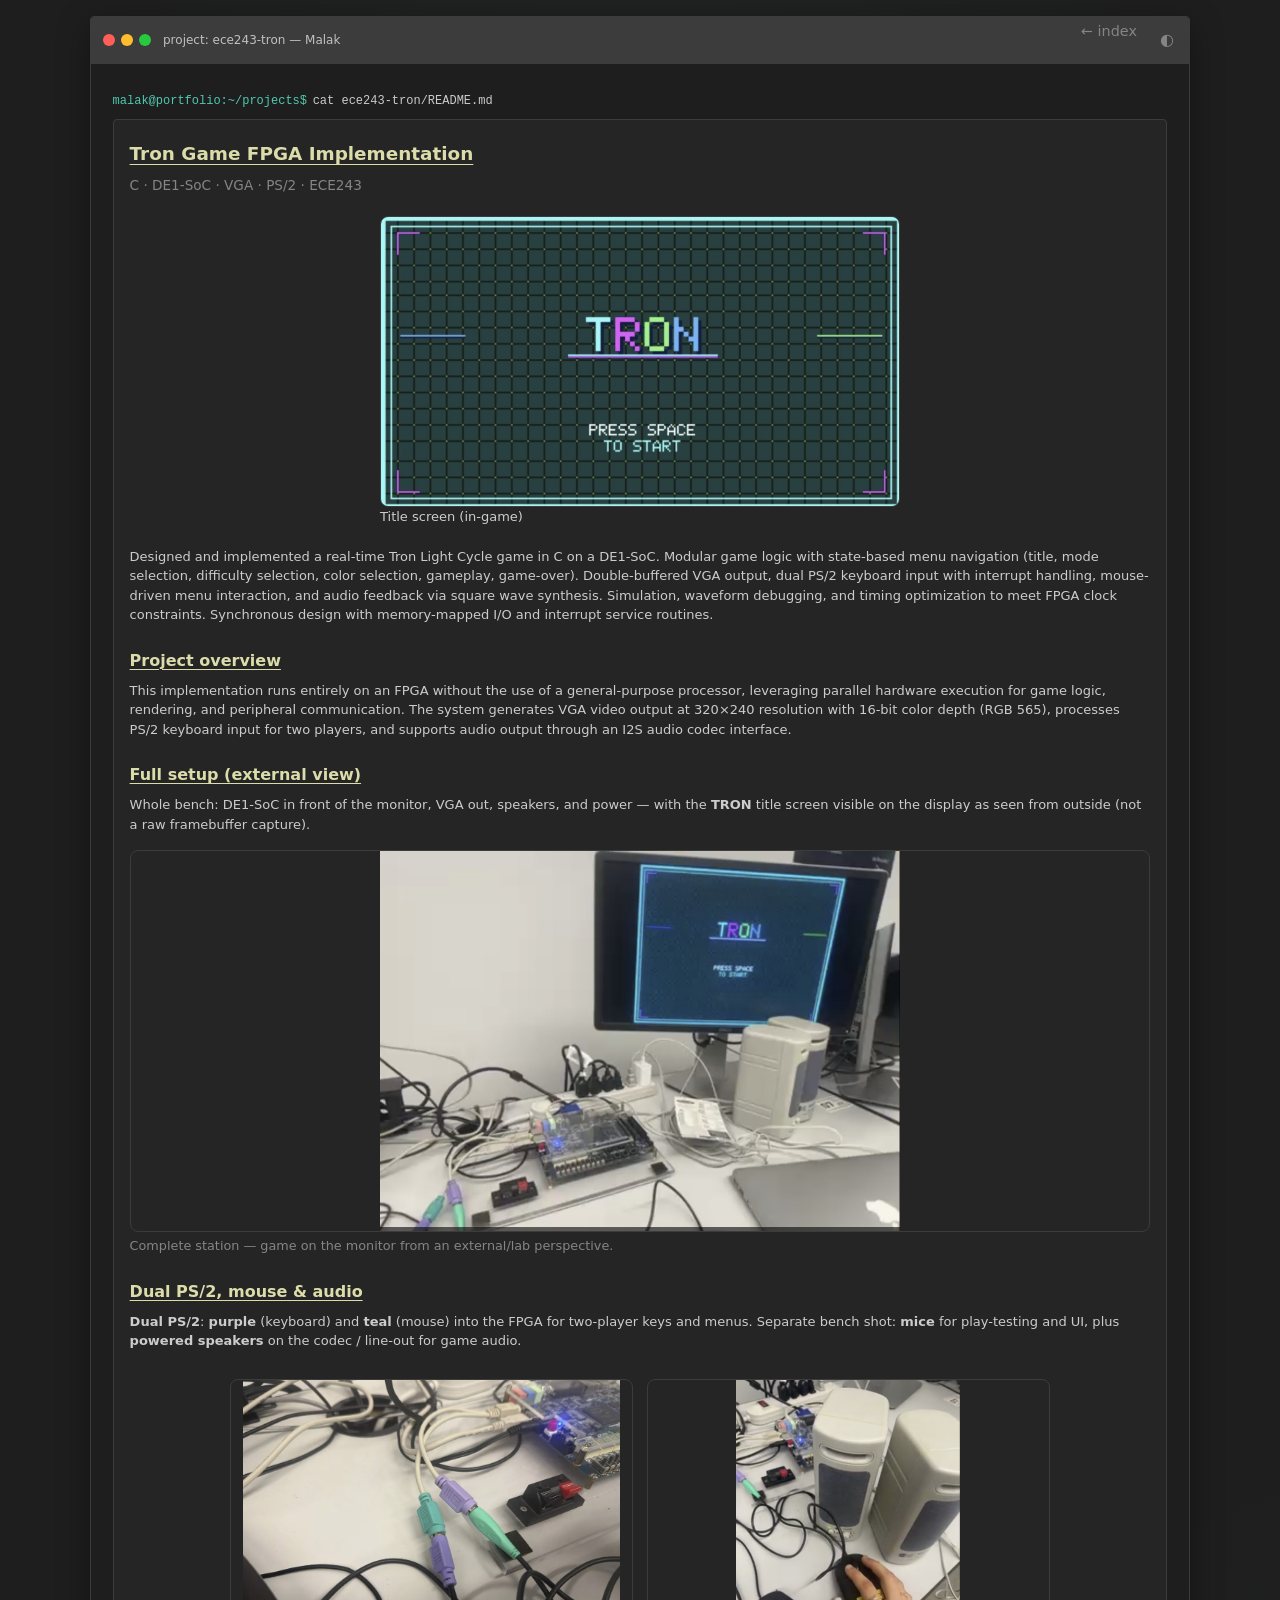
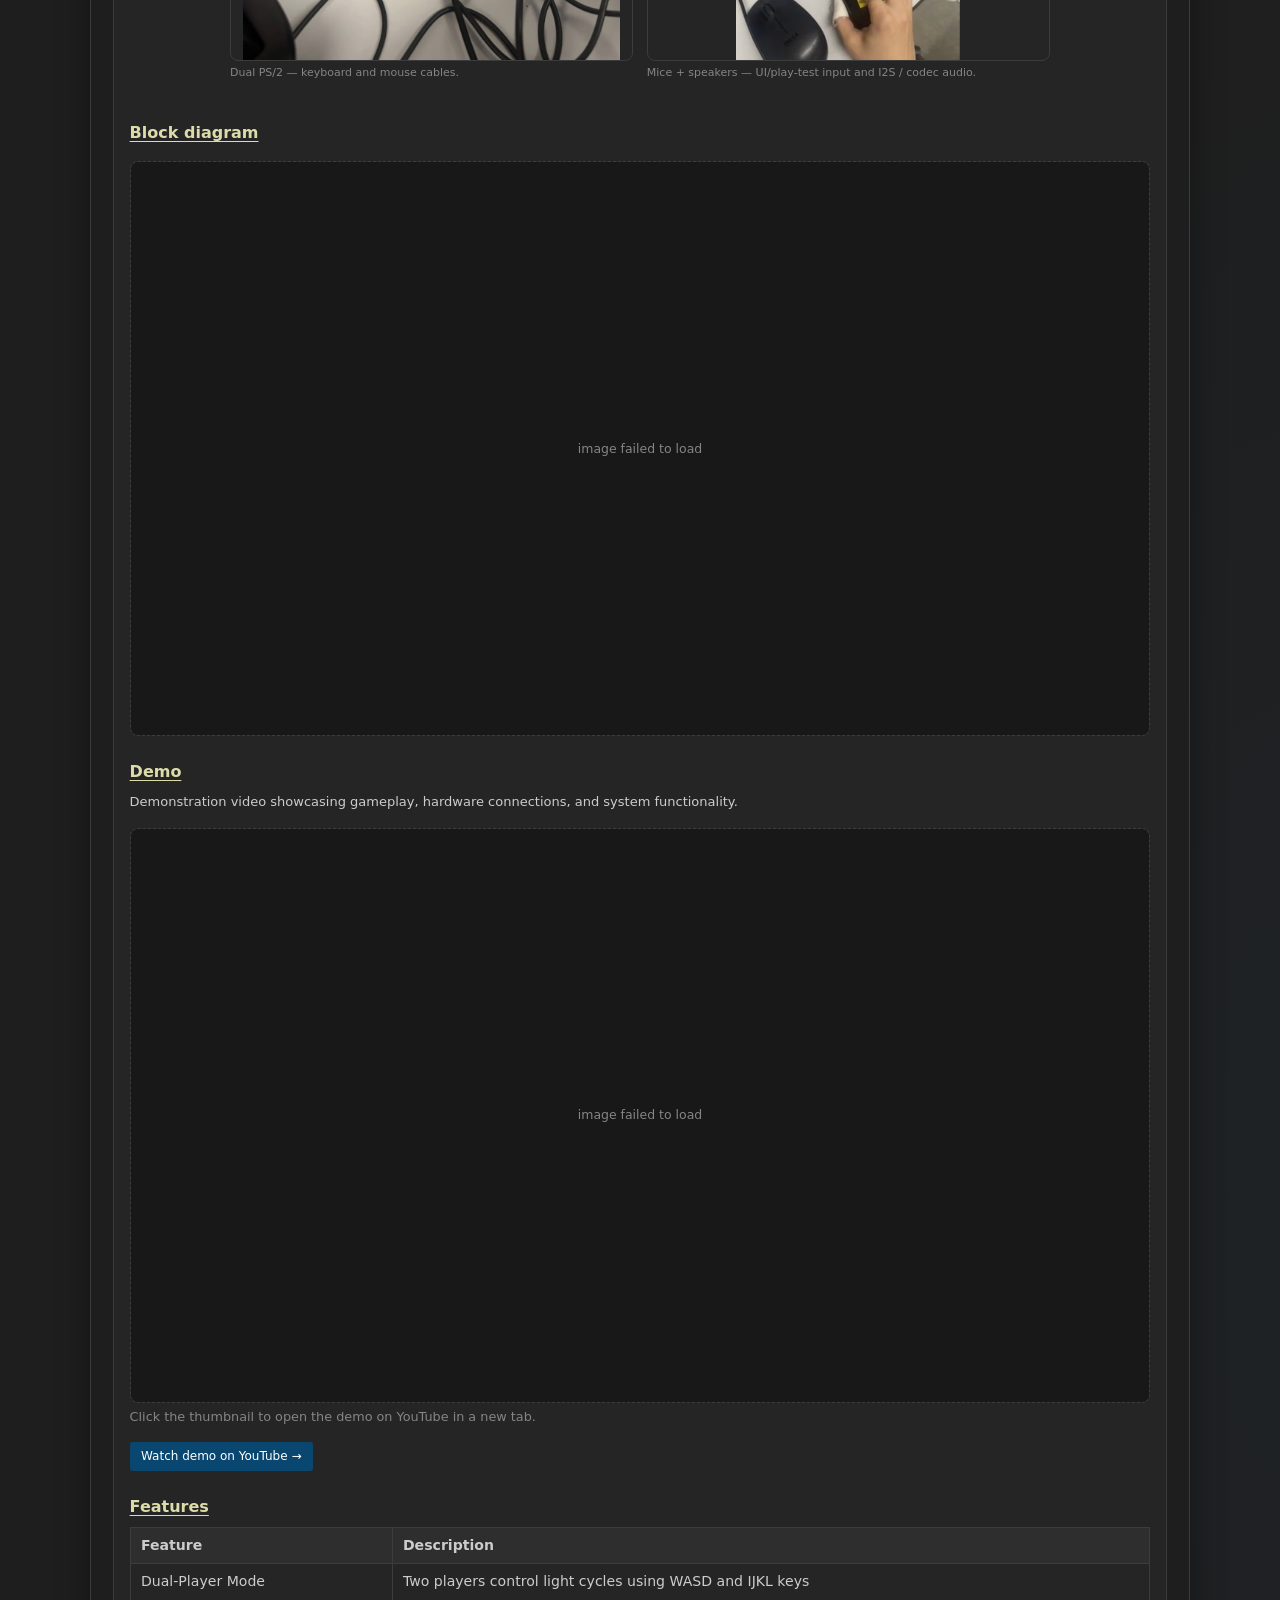
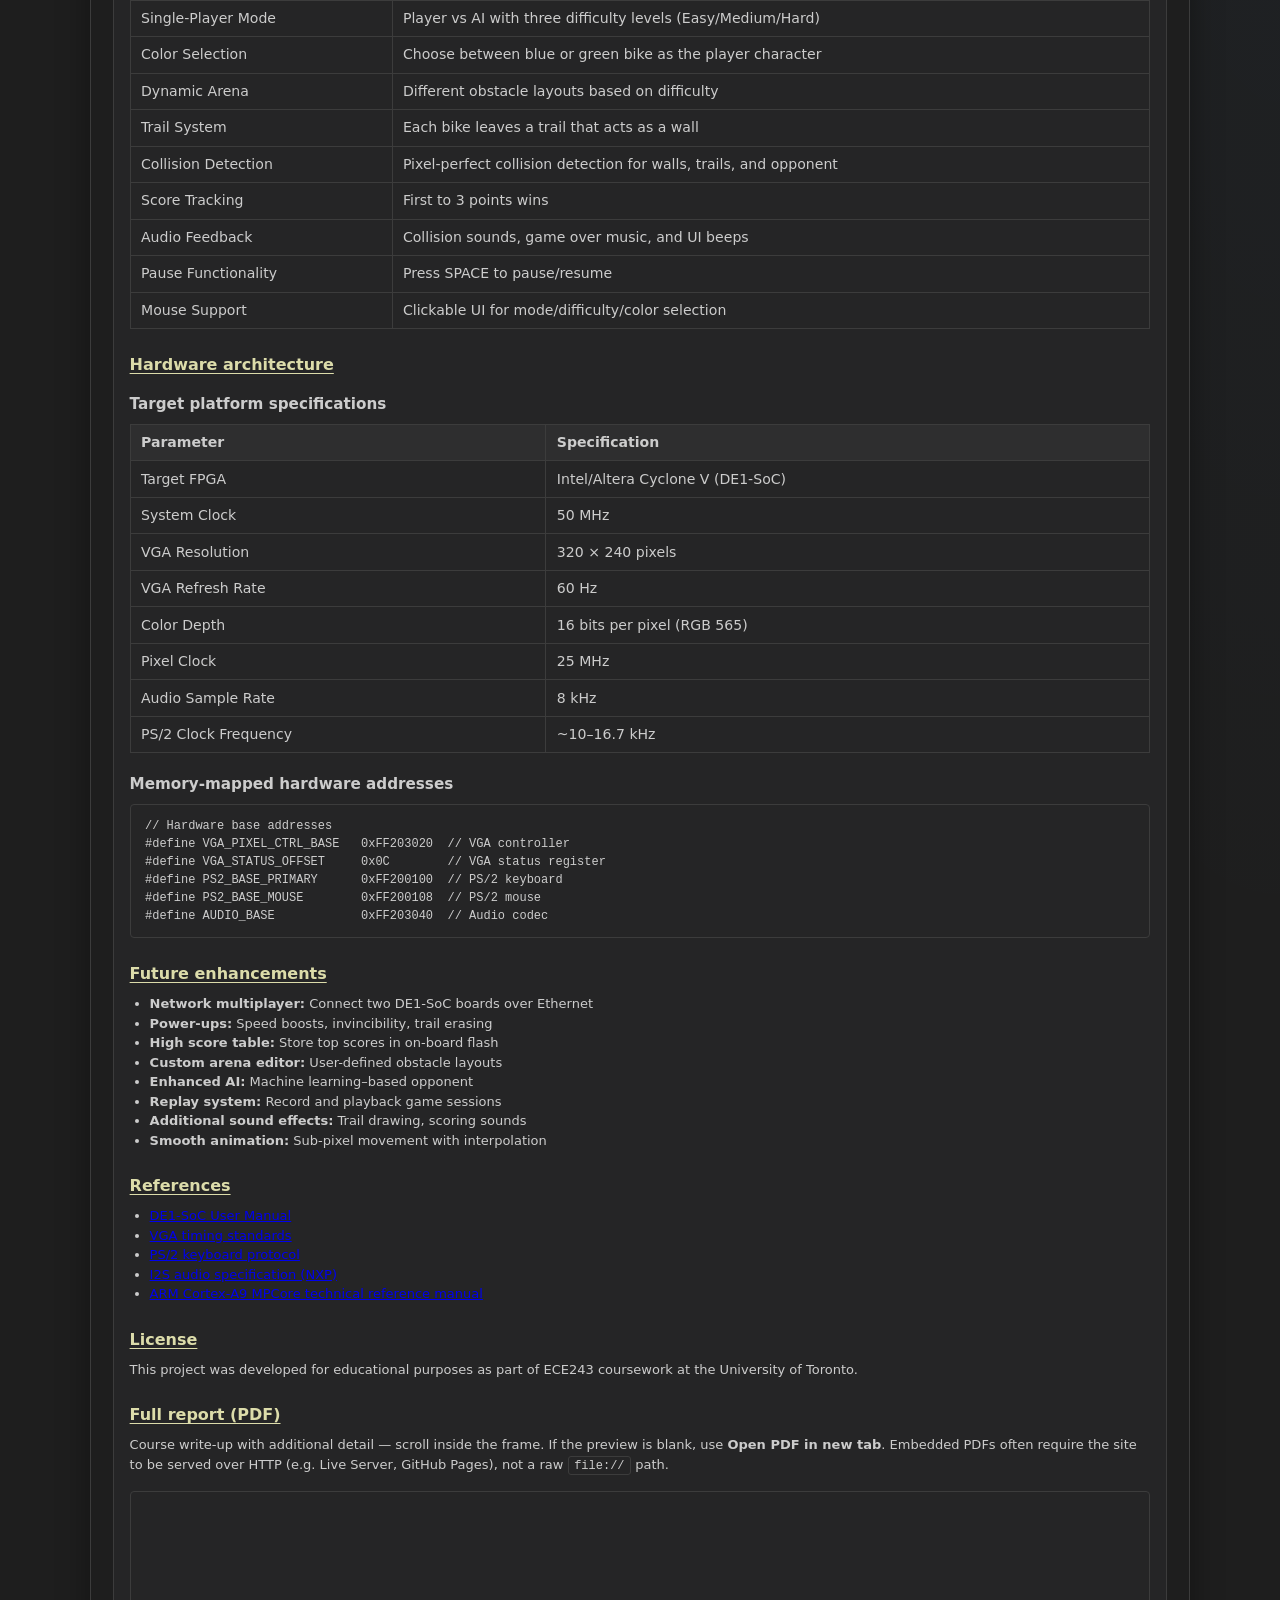
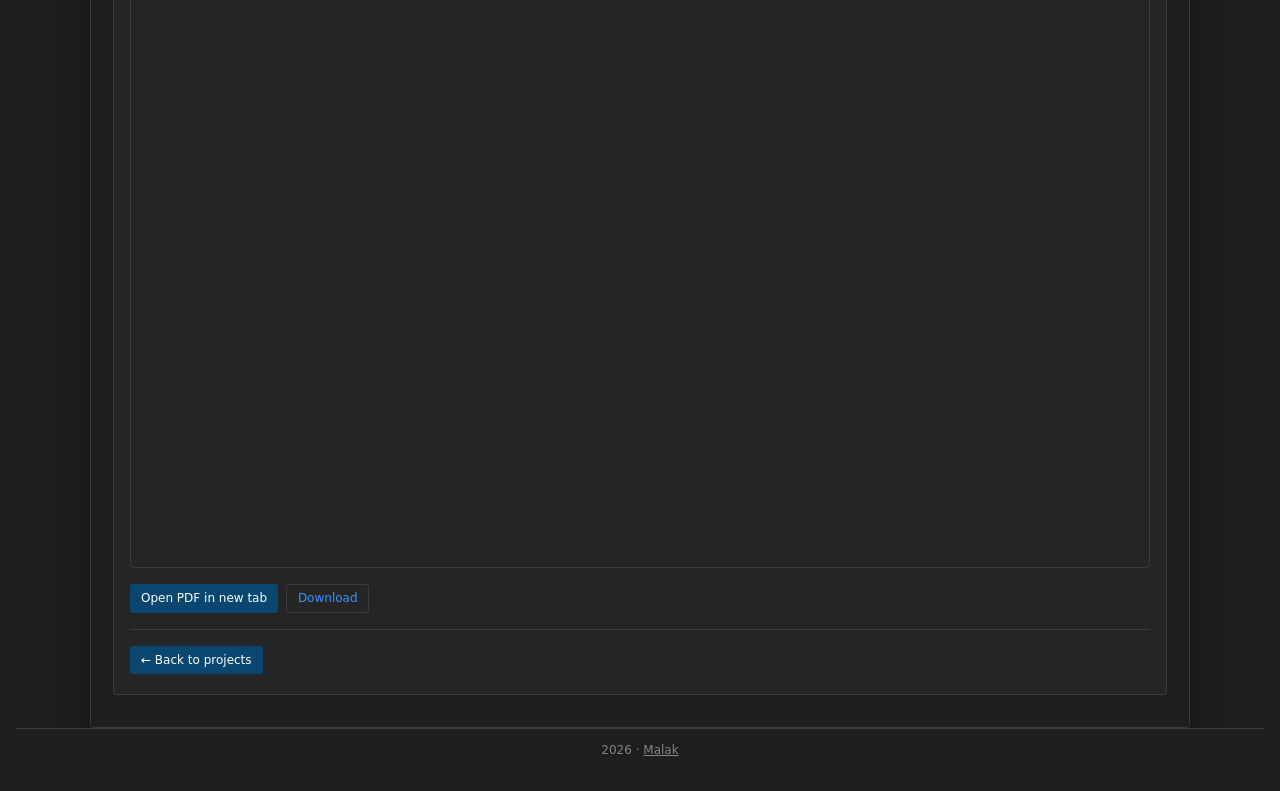
==== commit c4c866e8: "done" ====
--- a/project-ece243-tron.html
+++ b/project-ece243-tron.html
@@ -50,6 +50,56 @@
             <h2>Project overview</h2>
             <p>This implementation runs entirely on an FPGA without the use of a general-purpose processor, leveraging parallel hardware execution for game logic, rendering, and peripheral communication. The system generates VGA video output at 320×240 resolution with 16-bit color depth (RGB 565), processes PS/2 keyboard input for two players, and supports audio output through an I2S audio codec interface.</p>
 
+            <h2>Full setup (external view)</h2>
+            <p>Whole bench: DE1-SoC in front of the monitor, VGA out, speakers, and power — with the <strong>TRON</strong> title screen visible on the display as seen from outside (not a raw framebuffer capture).</p>
+            <figure class="project-figure project-figure--tron-full-compact">
+              <span class="project-img-wrap project-img-wrap--tron-setup-external" data-img-loaded>
+                <img
+                  src="images/ece243-tron/tron-full-setup-external-view.png"
+                  alt="Lab desk: monitor showing TRON title screen PRESS SPACE TO START, DE1-SoC board, VGA cable, speakers, and cabling"
+                  class="project-img"
+                  loading="lazy"
+                  decoding="async"
+                  width="1024"
+                  height="747"
+                />
+              </span>
+              <figcaption class="img-caption">Complete station — game on the monitor from an external/lab perspective.</figcaption>
+            </figure>
+
+            <h2>Dual PS/2, mouse &amp; audio</h2>
+            <p><strong>Dual PS/2</strong>: <strong>purple</strong> (keyboard) and <strong>teal</strong> (mouse) into the FPGA for two-player keys and menus. Separate bench shot: <strong>mice</strong> for play-testing and UI, plus <strong>powered speakers</strong> on the codec / line-out for game audio.</p>
+            <div class="project-figure-split" role="group" aria-label="PS/2 wiring and audio plus mice">
+              <figure class="project-figure project-figure--split">
+                <span class="project-img-wrap project-img-wrap--tron-dual-ps2" data-img-loaded>
+                  <img
+                    src="images/ece243-tron/tron-dual-ps2-keyboard-mouse.png"
+                    alt="Close-up of purple and teal PS/2 keyboard and mouse connectors at the DE1-SoC"
+                    class="project-img"
+                    loading="lazy"
+                    decoding="async"
+                    width="1024"
+                    height="761"
+                  />
+                </span>
+                <figcaption class="img-caption">Dual PS/2 — keyboard and mouse cables.</figcaption>
+              </figure>
+              <figure class="project-figure project-figure--split">
+                <span class="project-img-wrap project-img-wrap--portrait-4-5" data-img-loaded>
+                  <img
+                    src="images/ece243-tron/tron-audio-mice-setup.png"
+                    alt="Desk with DE1-SoC, two computer mice, and powered speakers for audio output"
+                    class="project-img"
+                    loading="lazy"
+                    decoding="async"
+                    width="819"
+                    height="1024"
+                  />
+                </span>
+                <figcaption class="img-caption">Mice + speakers — UI/play-test input and I2S / codec audio.</figcaption>
+              </figure>
+            </div>
+
             <h2>Block diagram</h2>
             <figure class="project-figure">
               <span class="project-img-wrap" data-img-loaded>
--- a/styles.css
+++ b/styles.css
@@ -926,6 +926,23 @@
   font-family: var(--font);
 }
 .term-output-projects .hint { margin-bottom: 1rem; }
+.project-category {
+  margin-top: 1.35rem;
+}
+.project-category:first-child {
+  margin-top: 0.65rem;
+}
+.project-category-title {
+  font-family: var(--font);
+  font-size: 11px;
+  font-weight: 600;
+  letter-spacing: 0.04em;
+  text-transform: uppercase;
+  color: var(--term-muted);
+  margin: 0 0 0.45rem;
+  padding: 0;
+  line-height: 1.3;
+}
 .project-grid {
   display: grid;
   grid-template-columns: repeat(auto-fill, minmax(min(100%, 272px), 1fr));
@@ -1300,6 +1317,71 @@
   display: none;
 }
 .project-img-team-wrap { aspect-ratio: 3 / 2; width: 100%; max-width: min(480px, 100%); }
+.project-detail-long .project-img-wrap--portrait-4-5:not(.loaded) {
+  aspect-ratio: 819 / 1024;
+}
+.project-detail-long .project-img-wrap--tron-setup-external:not(.loaded) {
+  aspect-ratio: 1024 / 747;
+}
+.project-detail-long .project-img-wrap--tron-dual-ps2:not(.loaded) {
+  aspect-ratio: 1024 / 761;
+}
+
+/* TRON: keep hero / bench shots readable without dominating the page */
+.project-detail-long .project-figure--tron-full-compact .project-img-wrap.loaded {
+  display: flex;
+  align-items: center;
+  justify-content: center;
+  min-height: 0;
+}
+.project-detail-long .project-figure--tron-full-compact .project-img-wrap.loaded .project-img {
+  width: auto;
+  max-width: 100%;
+  max-height: min(380px, 52vh);
+  height: auto;
+  margin: 0 auto;
+}
+.project-figure-split {
+  display: grid;
+  grid-template-columns: repeat(2, minmax(0, 1fr));
+  gap: 0.65rem 0.85rem;
+  max-width: 820px;
+  margin: 0.35rem auto 0.75rem;
+  align-items: start;
+}
+.project-figure-split .project-figure--split {
+  margin: 0;
+  min-width: 0;
+}
+.project-figure-split .project-figure--split .img-caption {
+  margin-top: 0.35rem;
+  font-size: 11px;
+  line-height: 1.35;
+}
+.project-detail-long .project-figure-split .project-img-wrap.loaded {
+  display: flex;
+  align-items: center;
+  justify-content: center;
+  min-height: 0;
+  aspect-ratio: auto;
+}
+.project-detail-long .project-figure-split .project-img-wrap .project-img {
+  width: auto;
+  max-width: 100%;
+  max-height: min(280px, 38vw);
+  height: auto;
+  margin: 0 auto;
+  object-fit: contain;
+}
+@media (max-width: 640px) {
+  .project-figure-split {
+    grid-template-columns: 1fr;
+    max-width: 100%;
+  }
+  .project-detail-long .project-figure-split .project-img-wrap .project-img {
+    max-height: min(320px, 70vw);
+  }
+}
 .project-detail-long .project-img-wrap.loaded {
   aspect-ratio: auto;
   min-height: 0;
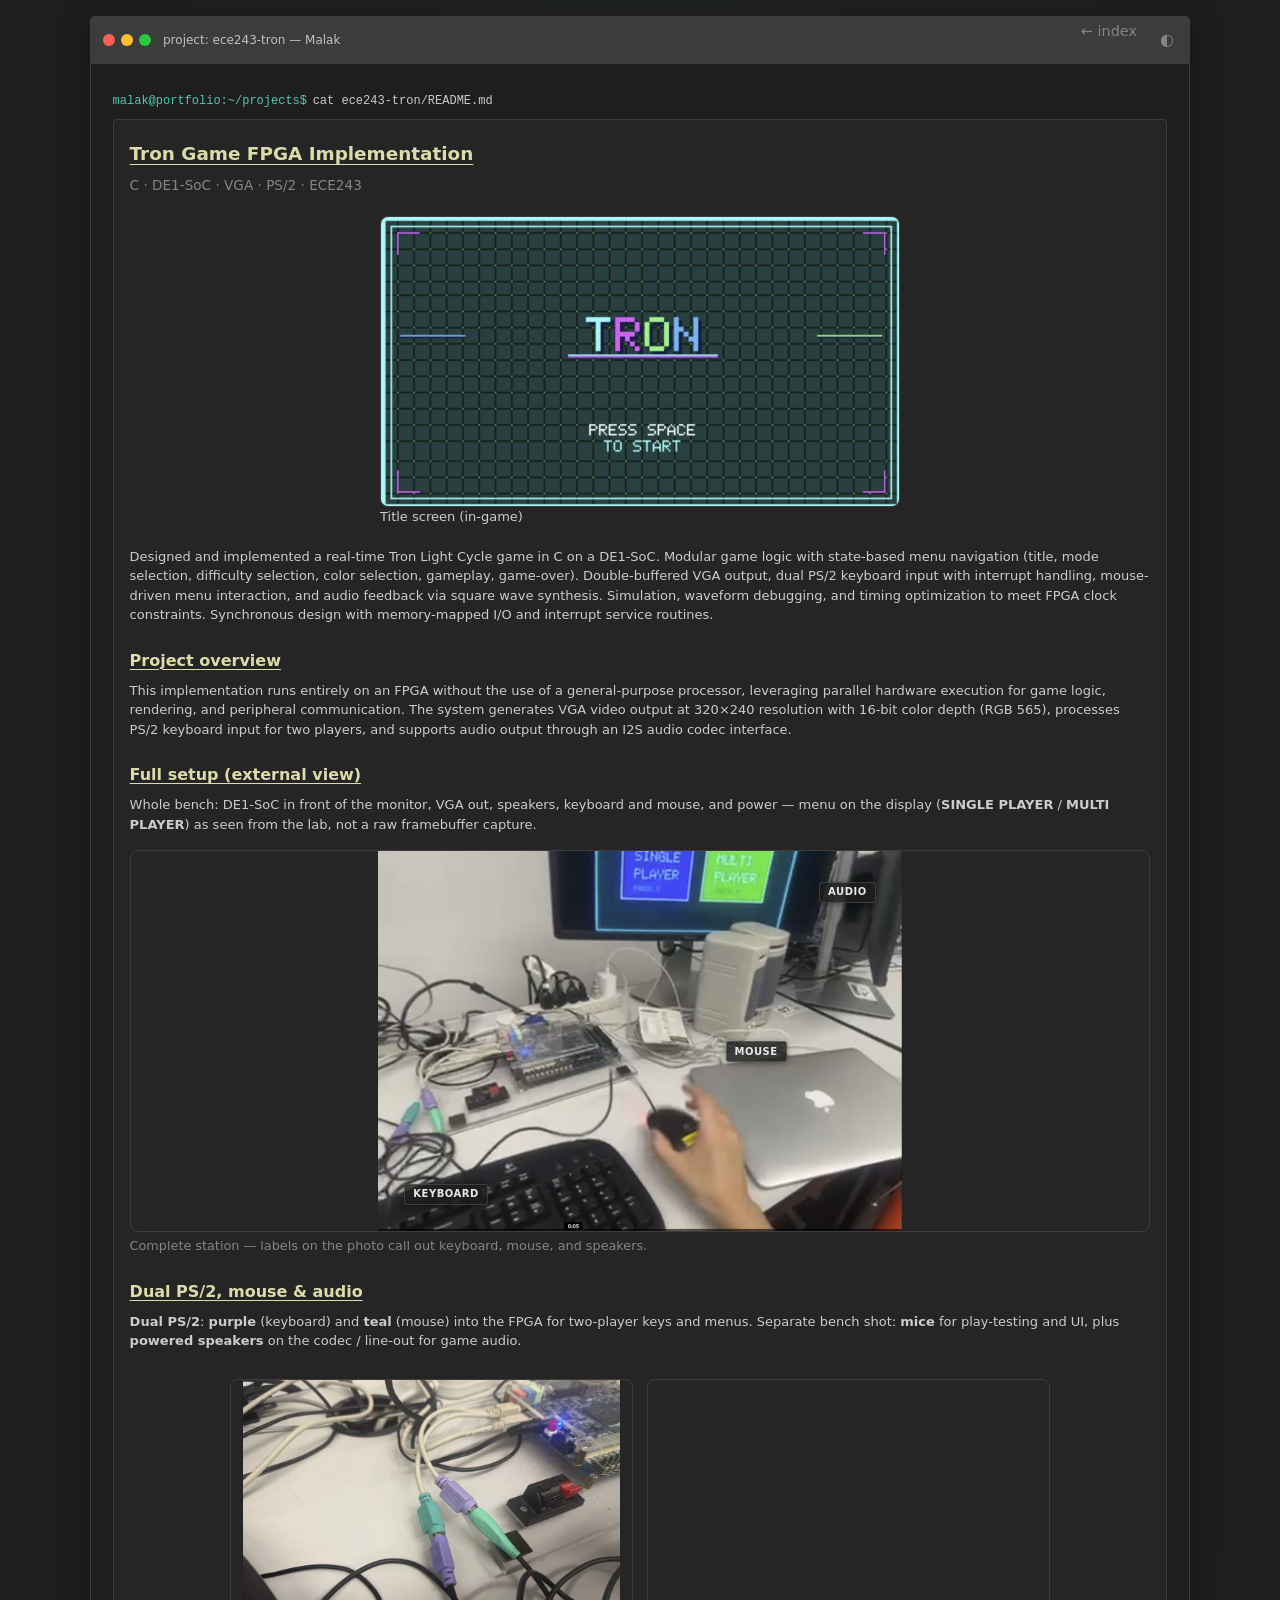
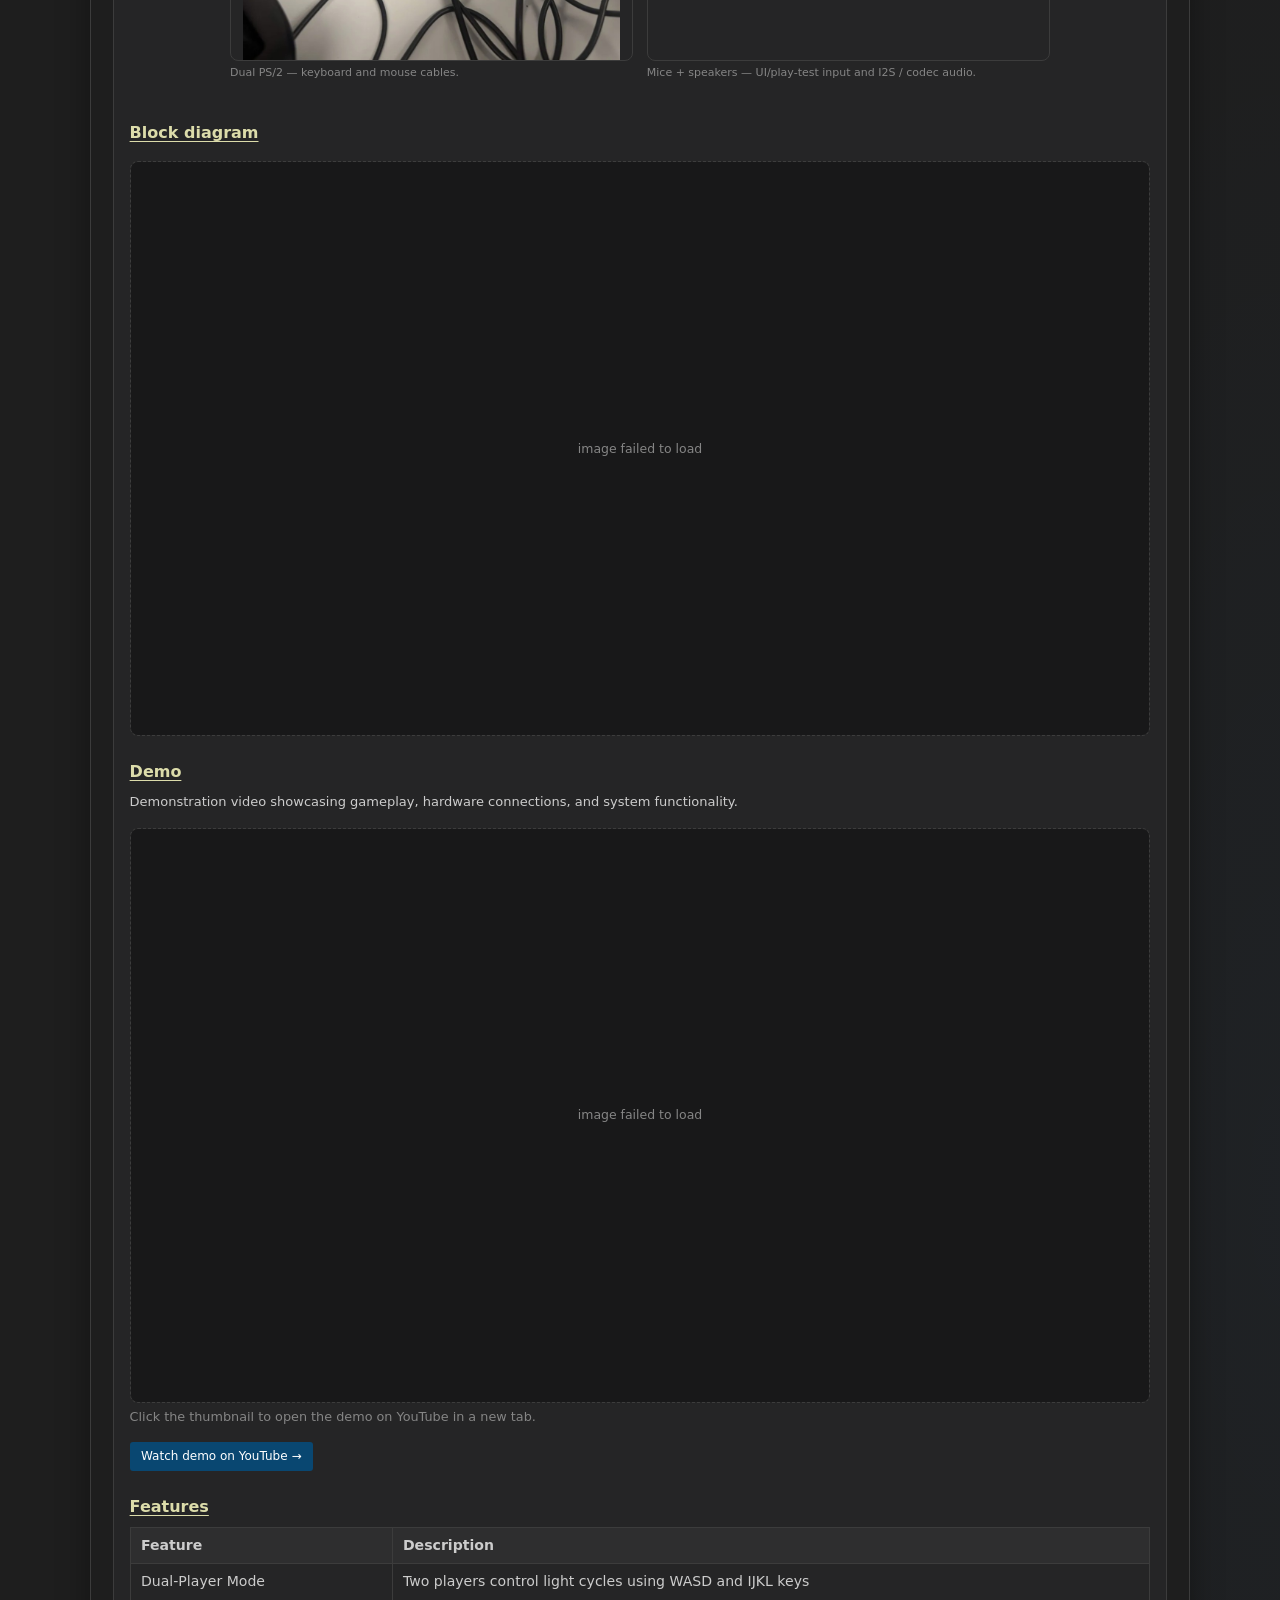
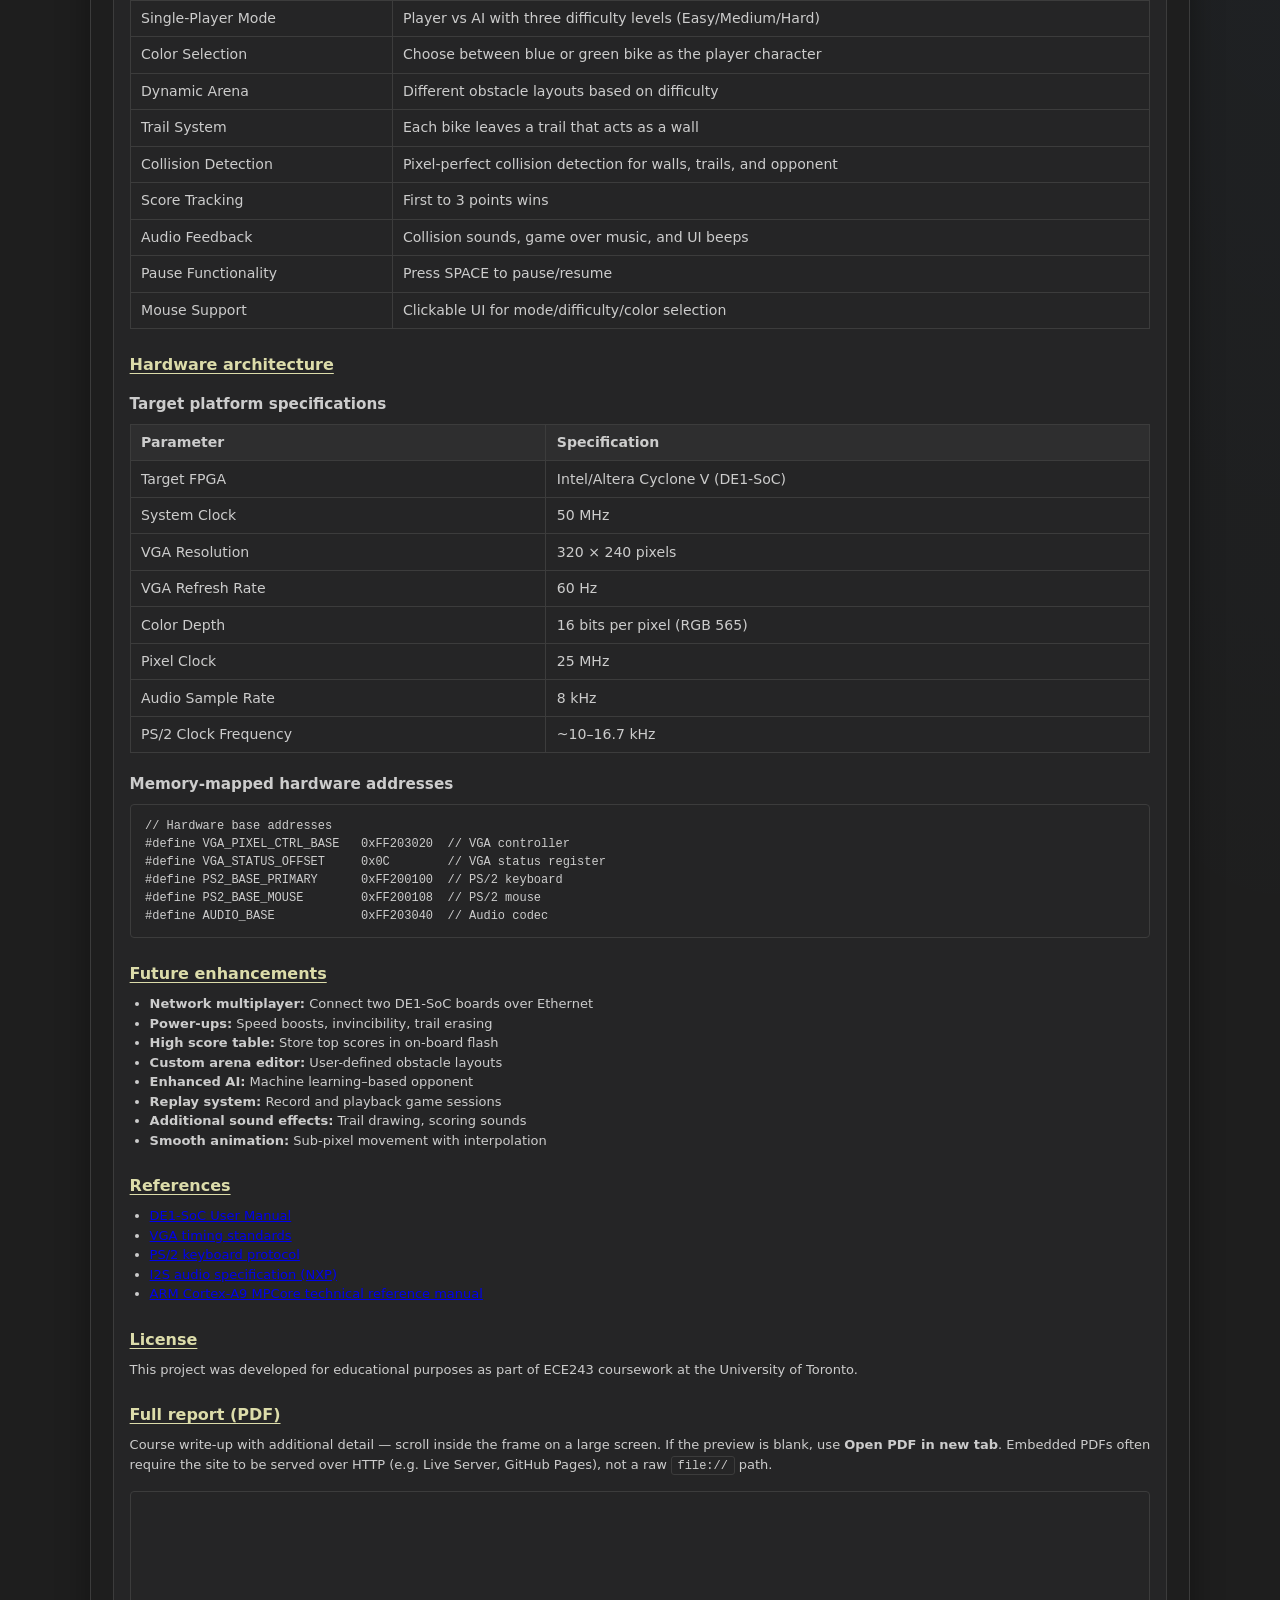
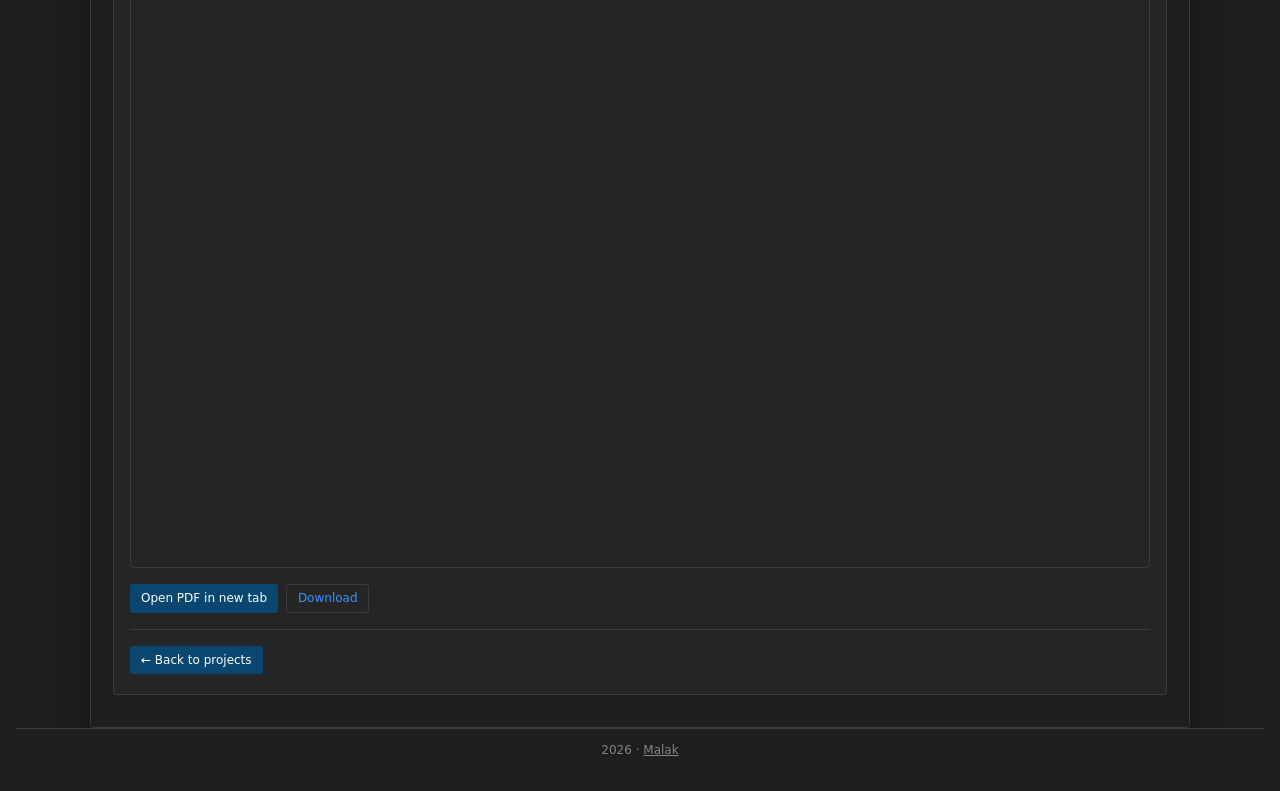
==== commit 6b3a22e6: "done" ====
--- a/project-ece243-tron.html
+++ b/project-ece243-tron.html
@@ -51,20 +51,27 @@
             <p>This implementation runs entirely on an FPGA without the use of a general-purpose processor, leveraging parallel hardware execution for game logic, rendering, and peripheral communication. The system generates VGA video output at 320×240 resolution with 16-bit color depth (RGB 565), processes PS/2 keyboard input for two players, and supports audio output through an I2S audio codec interface.</p>
 
             <h2>Full setup (external view)</h2>
-            <p>Whole bench: DE1-SoC in front of the monitor, VGA out, speakers, and power — with the <strong>TRON</strong> title screen visible on the display as seen from outside (not a raw framebuffer capture).</p>
+            <p>Whole bench: DE1-SoC in front of the monitor, VGA out, speakers, keyboard and mouse, and power — menu on the display (<strong>SINGLE PLAYER</strong> / <strong>MULTI PLAYER</strong>) as seen from the lab, not a raw framebuffer capture.</p>
             <figure class="project-figure project-figure--tron-full-compact">
               <span class="project-img-wrap project-img-wrap--tron-setup-external" data-img-loaded>
-                <img
-                  src="images/ece243-tron/tron-full-setup-external-view.png"
-                  alt="Lab desk: monitor showing TRON title screen PRESS SPACE TO START, DE1-SoC board, VGA cable, speakers, and cabling"
-                  class="project-img"
-                  loading="lazy"
-                  decoding="async"
-                  width="1024"
-                  height="747"
-                />
+                <span class="setup-photo-stack">
+                  <img
+                    src="images/ece243-tron/tron-full-setup-labeled-base.png"
+                    alt="Lab desk: FPGA board, monitor with Tron single vs multi player menu, Logitech keyboard, mouse, and desktop speakers"
+                    class="project-img"
+                    loading="lazy"
+                    decoding="async"
+                    width="1024"
+                    height="743"
+                  />
+                  <div class="setup-annotate" aria-hidden="true">
+                    <span class="setup-annotate__tag setup-annotate__tag--keyboard">Keyboard</span>
+                    <span class="setup-annotate__tag setup-annotate__tag--mouse">Mouse</span>
+                    <span class="setup-annotate__tag setup-annotate__tag--audio">Audio</span>
+                  </div>
+                </span>
               </span>
-              <figcaption class="img-caption">Complete station — game on the monitor from an external/lab perspective.</figcaption>
+              <figcaption class="img-caption">Complete station — labels on the photo call out keyboard, mouse, and speakers.</figcaption>
             </figure>
 
             <h2>Dual PS/2, mouse &amp; audio</h2>
@@ -266,16 +273,24 @@
             <p>This project was developed for educational purposes as part of ECE243 coursework at the University of Toronto.</p>
 
             <h2>Full report (PDF)</h2>
-            <p>Course write-up with additional detail — scroll inside the frame. If the preview is blank, use <strong>Open PDF in new tab</strong>. Embedded PDFs often require the site to be served over HTTP (e.g. Live Server, GitHub Pages), not a raw <code>file://</code> path.</p>
+            <p class="pdf-embed-intro pdf-embed-intro--desktop">Course write-up with additional detail — scroll inside the frame on a large screen. If the preview is blank, use <strong>Open PDF in new tab</strong>. Embedded PDFs often require the site to be served over HTTP (e.g. Live Server, GitHub Pages), not a raw <code>file://</code> path.</p>
+            <p class="pdf-embed-intro pdf-embed-intro--mobile">On phones, embedded PDFs usually only show the <strong>first page</strong> and won’t scroll through the whole document. Use <strong>Open full PDF</strong> below so your browser’s reader can show every page.</p>
 
             <div class="pdf-embed-wrap">
               <iframe
-                class="pdf-embed"
+                class="pdf-embed pdf-embed--desktop-only"
                 src="pdfs/ece243-tron.pdf"
                 title="ECE243 TRON project report"
               ></iframe>
+              <div class="pdf-embed-mobile-fallback">
+                <p class="pdf-embed-mobile-note">Preview isn’t available on small screens — open the file for the full report.</p>
+                <div class="pdf-embed-mobile-actions">
+                  <a href="pdfs/ece243-tron.pdf" class="btn-link" target="_blank" rel="noopener noreferrer">Open full PDF</a>
+                  <a href="pdfs/ece243-tron.pdf" class="btn-link btn-link-secondary" download>Download</a>
+                </div>
+              </div>
             </div>
-            <p class="pdf-embed-actions">
+            <p class="pdf-embed-actions pdf-embed-actions--desktop-only">
               <a href="pdfs/ece243-tron.pdf" class="btn-link" target="_blank" rel="noopener noreferrer">Open PDF in new tab</a>
               <a href="pdfs/ece243-tron.pdf" class="btn-link btn-link-secondary" download>Download</a>
             </p>
--- a/styles.css
+++ b/styles.css
@@ -1220,6 +1220,12 @@
   border-color: var(--vscode-focus-border);
   color: var(--term-link-hover);
 }
+.pdf-embed-intro--mobile {
+  display: none;
+}
+.pdf-embed-mobile-fallback {
+  display: none;
+}
 .pdf-embed-wrap {
   margin: 1rem 0;
   border-radius: var(--radius-md);
@@ -1240,6 +1246,45 @@
   flex-wrap: wrap;
   gap: 0.5rem;
   margin: 0.75rem 0 0;
+}
+/* Phones: in-frame PDFs often show page 1 only — hide iframe, push native viewer */
+@media (max-width: 768px) {
+  .pdf-embed-intro--desktop {
+    display: none;
+  }
+  .pdf-embed-intro--mobile {
+    display: block;
+  }
+  .pdf-embed-wrap .pdf-embed--desktop-only {
+    display: none !important;
+  }
+  .pdf-embed-mobile-fallback {
+    display: block;
+    padding: 1rem 1rem 1.1rem;
+    border: none;
+    background: var(--term-surface);
+  }
+  .pdf-embed-mobile-note {
+    margin: 0 0 0.85rem;
+    font-size: 13px;
+    line-height: 1.45;
+    color: var(--term-muted);
+  }
+  .pdf-embed-mobile-actions {
+    display: flex;
+    flex-direction: column;
+    gap: 0.5rem;
+    align-items: stretch;
+  }
+  .pdf-embed-mobile-actions .btn-link,
+  .pdf-embed-mobile-actions .btn-link-secondary {
+    text-align: center;
+    width: 100%;
+    box-sizing: border-box;
+  }
+  .pdf-embed-actions--desktop-only {
+    display: none;
+  }
 }
 .project-detail-long > .project-figure--tron-hero {
   max-width: min(520px, 100%);
@@ -1321,7 +1366,7 @@
   aspect-ratio: 819 / 1024;
 }
 .project-detail-long .project-img-wrap--tron-setup-external:not(.loaded) {
-  aspect-ratio: 1024 / 747;
+  aspect-ratio: 1024 / 743;
 }
 .project-detail-long .project-img-wrap--tron-dual-ps2:not(.loaded) {
   aspect-ratio: 1024 / 761;
@@ -1334,12 +1379,77 @@
   justify-content: center;
   min-height: 0;
 }
-.project-detail-long .project-figure--tron-full-compact .project-img-wrap.loaded .project-img {
+.project-detail-long .setup-photo-stack {
+  position: relative;
+  display: inline-block;
+  max-width: 100%;
+  vertical-align: top;
+  line-height: 0;
+}
+.project-detail-long .setup-photo-stack .project-img {
+  display: block;
+  width: auto;
+  max-width: 100%;
+  height: auto;
+}
+.project-detail-long .project-figure--tron-full-compact .project-img-wrap.loaded .setup-photo-stack .project-img {
   width: auto;
   max-width: 100%;
   max-height: min(380px, 52vh);
   height: auto;
-  margin: 0 auto;
+  margin: 0;
+}
+.setup-annotate {
+  position: absolute;
+  inset: 0;
+  pointer-events: none;
+  z-index: 2;
+}
+.setup-annotate__tag {
+  position: absolute;
+  font-family: var(--font);
+  font-size: 10px;
+  font-weight: 600;
+  letter-spacing: 0.05em;
+  text-transform: uppercase;
+  padding: 0.22rem 0.5rem;
+  border-radius: var(--radius-sm);
+  background: rgba(30, 30, 30, 0.82);
+  color: #e8e8e8;
+  border: 1px solid rgba(255, 255, 255, 0.14);
+  box-shadow: 0 1px 6px rgba(0, 0, 0, 0.4);
+  line-height: 1.2;
+  white-space: nowrap;
+}
+[data-theme="light"] .setup-annotate__tag {
+  background: rgba(255, 255, 255, 0.92);
+  color: #2d2d2d;
+  border-color: rgba(0, 0, 0, 0.12);
+  box-shadow: 0 1px 4px rgba(0, 0, 0, 0.12);
+}
+/* Approximate positions on 1024×743 reference frame */
+.setup-annotate__tag--keyboard {
+  left: 5%;
+  bottom: 7%;
+  top: auto;
+}
+.setup-annotate__tag--mouse {
+  right: 22%;
+  top: 50%;
+  left: auto;
+  bottom: auto;
+}
+.setup-annotate__tag--audio {
+  right: 5%;
+  top: 8%;
+  left: auto;
+  bottom: auto;
+}
+@media (max-width: 480px) {
+  .setup-annotate__tag {
+    font-size: 9px;
+    padding: 0.18rem 0.4rem;
+  }
 }
 .project-figure-split {
   display: grid;
